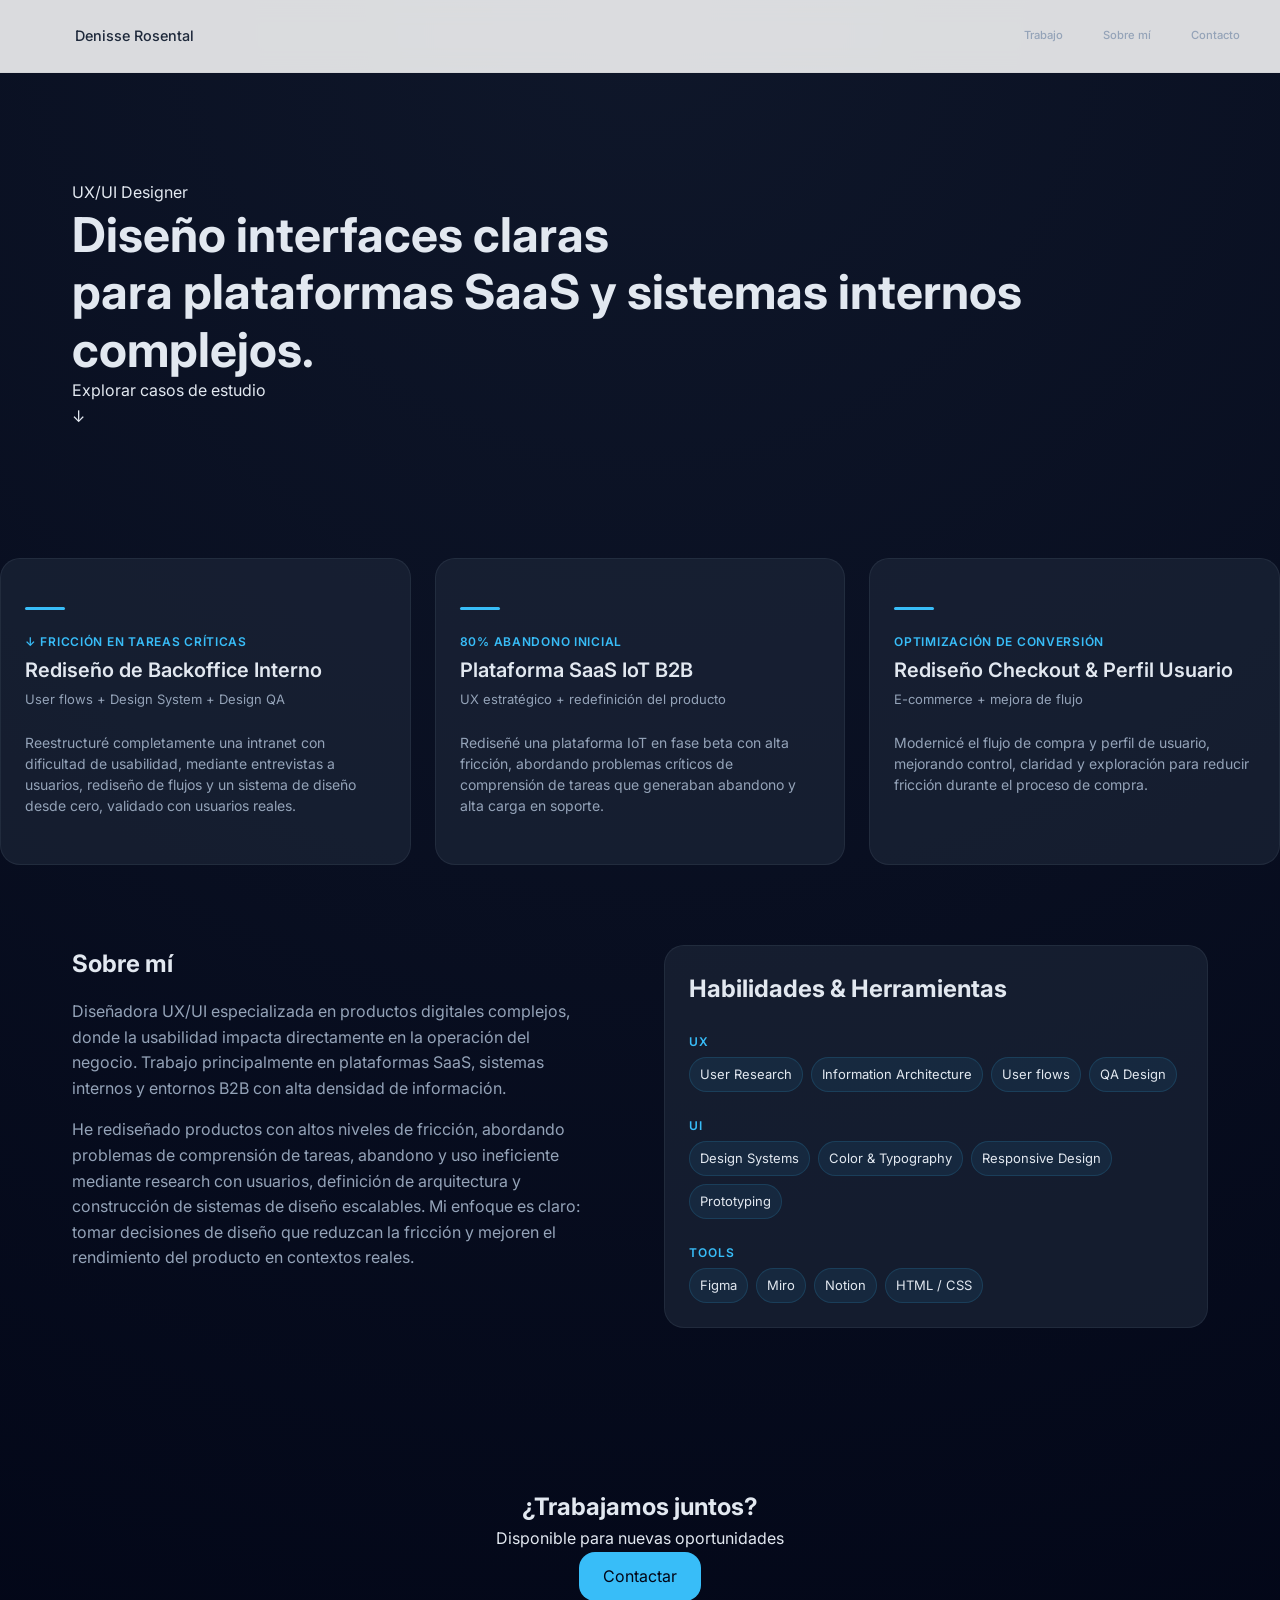
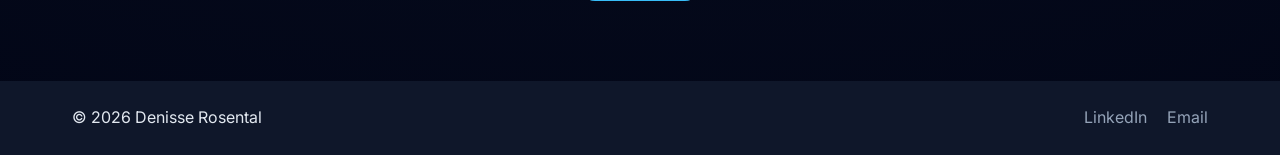
==== index.html @ d01f4db4 "Subir portafolio inicial" ====
<!DOCTYPE html>
<html lang="es">

<head>
    <meta charset="UTF-8">
    <meta name="viewport" content="width=device-width, initial-scale=1.0">
    <title>Denisse Rosental - UX/UI Designer</title>
    <meta name="description" content="Diseño interfaces claras para plataformas SaaS y sistemas internos complejos.">

    <link href="https://fonts.googleapis.com/css2?family=Inter:wght@300;400;500;600;700&display=swap" rel="stylesheet">
    <link rel="stylesheet" href="home.css">
</head>

<body>

    <header class="header">
        <div class="container nav-container">
            <a href="index.html" class="logo">Denisse Rosental</a>
            <nav class="nav">
                <a href="index.html#work">Trabajo</a>
                <a href="index.html#about">Sobre mí</a>
                <a href="index.html#contact">Contacto</a>
            </nav>
        </div>
    </header>

    <main>

        <!-- HERO -->
        <section class="hero">
            <div class="container hero-container">
                <span class="role-tag">UX/UI Designer</span>

                <h1 class="hero-title">
                    Diseño interfaces claras<br>
                    para plataformas SaaS y sistemas internos complejos.
                </h1>

                <div class="hero-scroll">
                    <span>Explorar casos de estudio</span>
                    <div class="scroll-arrow">↓</div>
                </div>
            </div>
        </section>

        <!-- <div class="projects-grid">

            
            <a href="case-1.html" class="project-card">
                 <div class="project-image case-1-img"></div> 

                <div class="project-content">

                    <span class="project-kpi">↓ Fricción en tareas críticas</span>

                    <h3 class="project-title">
                        Rediseño de Backoffice Interno
                    </h3>

                    <p class="project-meta">
                        Research + IA + Design System
                    </p>

                    <p class="project-desc">
                        Reestructuré completamente una intranet con baja usabilidad mediante entrevistas a usuarios,
                        rediseño de flujos y un sistema de diseño desde cero, validado con usuarios reales.
                    </p>

                </div>
            </a>

            
            <a href="case-2.html" class="project-card">
                <div class="project-image case-2-img"></div>

                <div class="project-content">

                    <span class="project-kpi">80% abandono inicial</span>

                    <h3 class="project-title">
                        Plataforma SaaS IoT B2B
                    </h3>

                    <p class="project-meta">
                        UX estratégico + redefinición del producto
                    </p>

                    <p class="project-desc">
                        Rediseñé una plataforma IoT en fase beta con alta fricción, abordando problemas críticos de
                        comprensión de tareas que generaban abandono y alta carga en soporte.
                    </p>

                </div>
            </a>

            
            <a href="case-3.html" class="project-card">
                <div class="project-image case-3-img"></div>

                <div class="project-content">

                    <span class="project-kpi">Optimización de conversión</span>

                    <h3 class="project-title">
                        Rediseño Checkout & Perfil Usuario
                    </h3>

                    <p class="project-meta">
                        E-commerce + mejora de flujo
                    </p>

                    <p class="project-desc">
                        Modernicé el flujo de compra y perfil de usuario, mejorando control, claridad y exploración
                        para reducir fricción durante el proceso de compra.
                    </p>

                </div>
            </a>

        </div>-->

        <div class="projects-grid">

            <!-- CASE 1 -->
            <a href="case-1.html" class="project-card">
                <div class="project-content no-image">

                    <span class="project-kpi">↓ Fricción en tareas críticas</span>

                    <h3 class="project-title">
                        Rediseño de Backoffice Interno
                    </h3>

                    <p class="project-meta">
                        User flows + Design System + Design QA
                    </p>

                    <p class="project-desc">
                        Reestructuré completamente una intranet con dificultad de usabilidad, mediante entrevistas a
                        usuarios,
                        rediseño de flujos y un sistema de diseño desde cero, validado con usuarios reales.
                    </p>

                </div>
            </a>

            <!-- CASE 2 -->
            <a href="case-2.html" class="project-card">
                <div class="project-content no-image">

                    <span class="project-kpi">80% abandono inicial</span>

                    <h3 class="project-title">
                        Plataforma SaaS IoT B2B
                    </h3>

                    <p class="project-meta">
                        UX estratégico + redefinición del producto
                    </p>

                    <p class="project-desc">
                        Rediseñé una plataforma IoT en fase beta con alta fricción, abordando problemas críticos de
                        comprensión de tareas que generaban abandono y alta carga en soporte.
                    </p>

                </div>
            </a>

            <!-- CASE 3 -->
            <a href="case-3.html" class="project-card">
                <div class="project-content no-image">

                    <span class="project-kpi">Optimización de conversión</span>

                    <h3 class="project-title">
                        Rediseño Checkout & Perfil Usuario
                    </h3>

                    <p class="project-meta">
                        E-commerce + mejora de flujo
                    </p>

                    <p class="project-desc">
                        Modernicé el flujo de compra y perfil de usuario, mejorando control, claridad y exploración
                        para reducir fricción durante el proceso de compra.
                    </p>

                </div>
            </a>

        </div>

        <section class="about" id="about">
            <div class="container about-grid">

                <div class="about-text">
                    <h2 class="section-title">Sobre mí</h2>
                    <p>
                        Diseñadora UX/UI especializada en productos digitales complejos, donde la usabilidad impacta
                        directamente en la operación del negocio. Trabajo principalmente en plataformas SaaS, sistemas
                        internos y entornos B2B con alta densidad de información.
                    </p>

                    <p>
                        He rediseñado productos con altos niveles de fricción, abordando problemas de comprensión de
                        tareas, abandono y uso ineficiente mediante research con usuarios, definición de arquitectura y
                        construcción de sistemas de diseño escalables. Mi enfoque es claro: tomar decisiones de diseño
                        que reduzcan la fricción y mejoren el rendimiento del producto en contextos reales.
                    </p>
                </div>

                <div class="skills-card">
                    <h2 class="section-title">Habilidades & Herramientas</h2>

                    <div class="skills-groups">

                        <div class="skill-group">
                            <span class="skill-label">UX</span>
                            <div class="tags-container">
                                <span class="tag">User Research</span>
                                <span class="tag">Information Architecture</span>
                                <span class="tag">User flows</span>
                                <span class="tag">QA Design</span>
                            </div>
                        </div>

                        <div class="skill-group">
                            <span class="skill-label">UI</span>
                            <div class="tags-container">
                                <span class="tag">Design Systems</span>
                                <span class="tag">Color & Typography</span>
                                <span class="tag">Responsive Design</span>
                                <span class="tag">Prototyping</span>
                            </div>
                        </div>

                        <div class="skill-group">
                            <span class="skill-label">Tools</span>
                            <div class="tags-container">
                                <span class="tag">Figma</span>
                                <span class="tag">Miro</span>
                                <span class="tag">Notion</span>
                                <span class="tag">HTML / CSS</span>
                            </div>
                        </div>

                    </div>
                </div>

            </div>
        </section>

        <!-- CONTACT -->
        <section class="contact" id="contact">
            <div class="container contact-container">
                <h2 class="contact-title">¿Trabajamos juntos?</h2>
                <p class="contact-subtitle">Disponible para nuevas oportunidades</p>
                <a href="mailto:hola@ejemplo.com" class="button">Contactar</a>
            </div>
        </section>



    </main>

    <!-- FOOTER PORTADA -->
    <footer class="footer">
        <div class="container footer-container">

            <p class="footer-copy">© 2026 Denisse Rosental</p>

            <div class="footer-links">
                <a href="https://www.linkedin.com" target="_blank">LinkedIn</a>
                <a href="mailto:hola@ejemplo.com">Email</a>
            </div>

        </div>
    </footer>

</body>

</html>
---- home.css ----
/* =========================
   RESET
========================= */
* {
    margin: 0;
    padding: 0;
    box-sizing: border-box;
}

/* =========================
   TOKENS (BASE SYSTEM)
========================= */
:root {
    --bg-primary: #020617;
    --bg-secondary: #0f172a;
    --bg-card: rgba(30, 41, 59, 0.6);

    --text-primary: #e2e8f0;
    --text-secondary: #94a3b8;

    --accent: #38bdf8;

    --border: rgba(148, 163, 184, 0.1);

    --radius-md: 16px;
    --radius-lg: 20px;

    --space-xs: 8px;
    --space-sm: 16px;
    --space-md: 24px;
    --space-lg: 48px;
    --space-xl: 80px;
}

/* =========================
   BASE
========================= */
body {
    font-family: 'Inter', sans-serif;
    background: radial-gradient(circle at top, #0f172a, #020617);
    color: var(--text-primary);
    line-height: 1.6;
    overflow-x: hidden;
}

/* =========================
   CONTAINER
========================= */
.container {
    width: 100%;
    max-width: 1200px;
    margin: 0 auto;
    padding: 0 32px;
}

/* --- HEADER CONSISTENTE --- */
.header {
    position: sticky;
    top: 0;
    z-index: 1000;

    background: rgba(255, 255, 255, 0.9);
    backdrop-filter: blur(8px);

    border-bottom: 1px solid rgba(0, 0, 0, 0.05);
}

/* contenedor interno */
.nav-container {
    display: flex;
    justify-content: space-between;
    align-items: center;

    padding: 16px 0;
}

/* links */
.nav a {
    text-decoration: none;
    color: #111;
    margin-left: 40px;
    font-weight: 500;
}

.header {
    position: fixed;
    top: 0;
    left: 0;
    width: 100%;
    background: rgba(255, 255, 255, 0.85);
    backdrop-filter: blur(12px);
    border-bottom: 1px solid rgba(0, 0, 0, 0.03);
    z-index: 100;
    transition: transform 0.3s ease;
}

.nav-container {
    display: flex;
    justify-content: space-between;
    align-items: center;
    height: 72px;
}

.logo {
    font-weight: 500;
    font-size: 0.9rem;
    color: #1e293b;
    text-decoration: none;
    margin-left: 35px;
}

.nav {
    display: flex;
    gap: var(--spacing-md);
}

.nav a {
    font-size: 0.7rem;
    font-weight: 500;
    color: var(--text-secondary);
}

.nav a:hover {
    color: #1e293b;
}

/* HERO */
.hero {
    padding: var(--space-xl) 0;
    margin-top: 100px;
}

.hero-title {
    font-size: 48px;
    line-height: 1.2;
}

/* WORK */
.work {
    padding: var(--space-xl) 0;
}

.projects-grid {
    display: grid;
    grid-template-columns: repeat(3, 1fr);
    gap: var(--space-md);
}

.project-card {
    background: var(--bg-card);
    border-radius: var(--radius-lg);
    overflow: hidden;
    text-decoration: none;
    color: inherit;
}

.project-content {
    padding: var(--space-md);
}

/* ABOUT */
.about {
    padding: var(--space-xl) 0;
}

.about-grid {
    display: grid;
    grid-template-columns: 1fr 1fr;
    gap: var(--space-lg);
}

/* CONTACT */
.contact {
    padding: var(--space-xl) 0;
    text-align: center;
}

.button {
    display: inline-block;
    padding: 12px 24px;
    background: var(--accent);
    color: #020617;
    border-radius: var(--radius-md);
    text-decoration: none;
}

/* NEXT CASE */
.next-case {
    padding: var(--space-xl) 0;
    text-align: center;
    border-top: 1px solid var(--border);
}

.next-button {
    display: inline-block;
    padding: 14px 28px;
    background: var(--accent);
    border-radius: var(--radius-md);
    text-decoration: none;
    color: #020617;
}

/* FOOTER */
.footer {
    background: var(--bg-secondary);
    padding: var(--space-md) 0;
}

.footer-container {
    display: flex;
    justify-content: space-between;
}

.footer-links a {
    margin-left: var(--space-sm);
    color: var(--text-secondary);
    text-decoration: none;
}

/* =========================
   GRID
========================= */

.projects-grid {
    margin-top: var(--space-lg);
    display: grid;
    grid-template-columns: repeat(3, 1fr);
    gap: var(--space-md);
}

/* =========================
   CARD BASE
========================= */

.project-card {
    background: var(--bg-card);
    border-radius: var(--radius-lg);
    overflow: hidden;
    text-decoration: none;
    color: inherit;
    border: 1px solid var(--border);

    transition: all 0.35s ease;
    position: relative;
}

/* HOVER CON CAPA (no solo movimiento) */
.project-card::after {
    content: "";
    position: absolute;
    inset: 0;
    background: linear-gradient(180deg, transparent, rgba(2, 6, 23, 0.8));
    opacity: 0;
    transition: opacity 0.3s ease;
}

.project-card:hover::after {
    opacity: 1;
}

.project-card:hover {
    transform: translateY(-10px) scale(1.02);
    box-shadow: 0 25px 60px rgba(0, 0, 0, 0.5);
    border-color: rgba(56, 189, 248, 0.3);
}

/* =========================
   IMAGE
========================= */

.project-image {
    height: 180px;
    background: linear-gradient(135deg, #1e293b, #020617);
}

/* =========================
   CONTENT
========================= */

.project-content {
    padding: var(--space-md);
    display: flex;
    flex-direction: column;
    gap: 6px;
}

/* KPI (lo más importante) */
.project-kpi {
    font-size: 12px;
    font-weight: 600;
    color: var(--accent);
    letter-spacing: 0.06em;
    text-transform: uppercase;
}

/* TÍTULO */
.project-title {
    font-size: 20px;
    font-weight: 600;
    line-height: 1.3;
}

/* META */
.project-meta {
    font-size: 13px;
    color: var(--text-secondary);
}

/* DESCRIPCIÓN */
.project-desc {
    font-size: 14px;
    color: var(--text-secondary);
    line-height: 1.5;
    margin-top: var(--space-xs);
}

/* =========================
   INTERACCIÓN EXTRA (detalle)
========================= */

.project-card:hover .project-title {
    color: var(--accent);
}

/* =========================
   RESPONSIVE
========================= */

@media (max-width: 1024px) {
    .projects-grid {
        grid-template-columns: 1fr;
    }
}

/* =========================
   ABOUT LAYOUT
========================= */

.about {
    padding: var(--space-xl) 0;
}

.about-grid {
    display: grid;
    grid-template-columns: 1fr 1fr;
    gap: var(--space-lg);
    align-items: start;
}

/* =========================
   TEXTO ABOUT
========================= */

.about-text {
    display: flex;
    flex-direction: column;
    gap: var(--space-sm);
}

.about-text p {
    color: var(--text-secondary);
    line-height: 1.6;
    max-width: 520px;
}

/* =========================
   SKILLS CARD
========================= */

.skills-card {
    background: var(--bg-card);
    border-radius: var(--radius-lg);
    padding: var(--space-md);
    border: 1px solid var(--border);

    display: flex;
    flex-direction: column;
    gap: var(--space-md);

    transition: all 0.3s ease;
}

/* leve interacción para no competir con project cards */
.skills-card:hover {
    border-color: rgba(56, 189, 248, 0.25);
    transform: translateY(-4px);
}

/* =========================
   GROUPS
========================= */

.skills-groups {
    display: flex;
    flex-direction: column;
    gap: var(--space-md);
}

/* cada grupo UX / UI / Tools */
.skill-group {
    display: flex;
    flex-direction: column;
    gap: 6px;
}

/* label (UX / UI / Tools) */
.skill-label {
    font-size: 12px;
    text-transform: uppercase;
    letter-spacing: 0.08em;
    color: var(--accent);
    font-weight: 600;
}

/* =========================
   TAGS
========================= */

.tags-container {
    display: flex;
    flex-wrap: wrap;
    gap: var(--space-xs);
}

.tag {
    font-size: 13px;
    padding: 6px 10px;
    border-radius: 999px;

    background: rgba(56, 189, 248, 0.08);
    color: var(--text-primary);

    border: 1px solid rgba(56, 189, 248, 0.15);

    transition: all 0.2s ease;
}

/* microinteracción ligera */
.tag:hover {
    background: rgba(56, 189, 248, 0.2);
    border-color: var(--accent);
    transform: translateY(-1px);
}

/* =========================
   RESPONSIVE
========================= */

@media (max-width: 1024px) {
    .about-grid {
        grid-template-columns: 1fr;
        gap: var(--space-md);
    }

    .about-text p {
        max-width: 100%;
    }
}

/* =========================
   CARD SIN IMAGEN
========================= */

.project-content.no-image {
    padding: var(--space-lg) var(--space-md);
    min-height: 220px;
    /* mantiene consistencia visual */
    display: flex;
    flex-direction: column;
    justify-content: space-between;
}

/* mejora aire interno */
.project-content.no-image .project-desc {
    margin-top: var(--space-sm);
}

/* opcional: refuerzo visual superior */
.project-content.no-image::before {
    content: "";
    width: 40px;
    height: 3px;
    background: var(--accent);
    border-radius: 2px;
    margin-bottom: var(--space-sm);
    display: block;
}
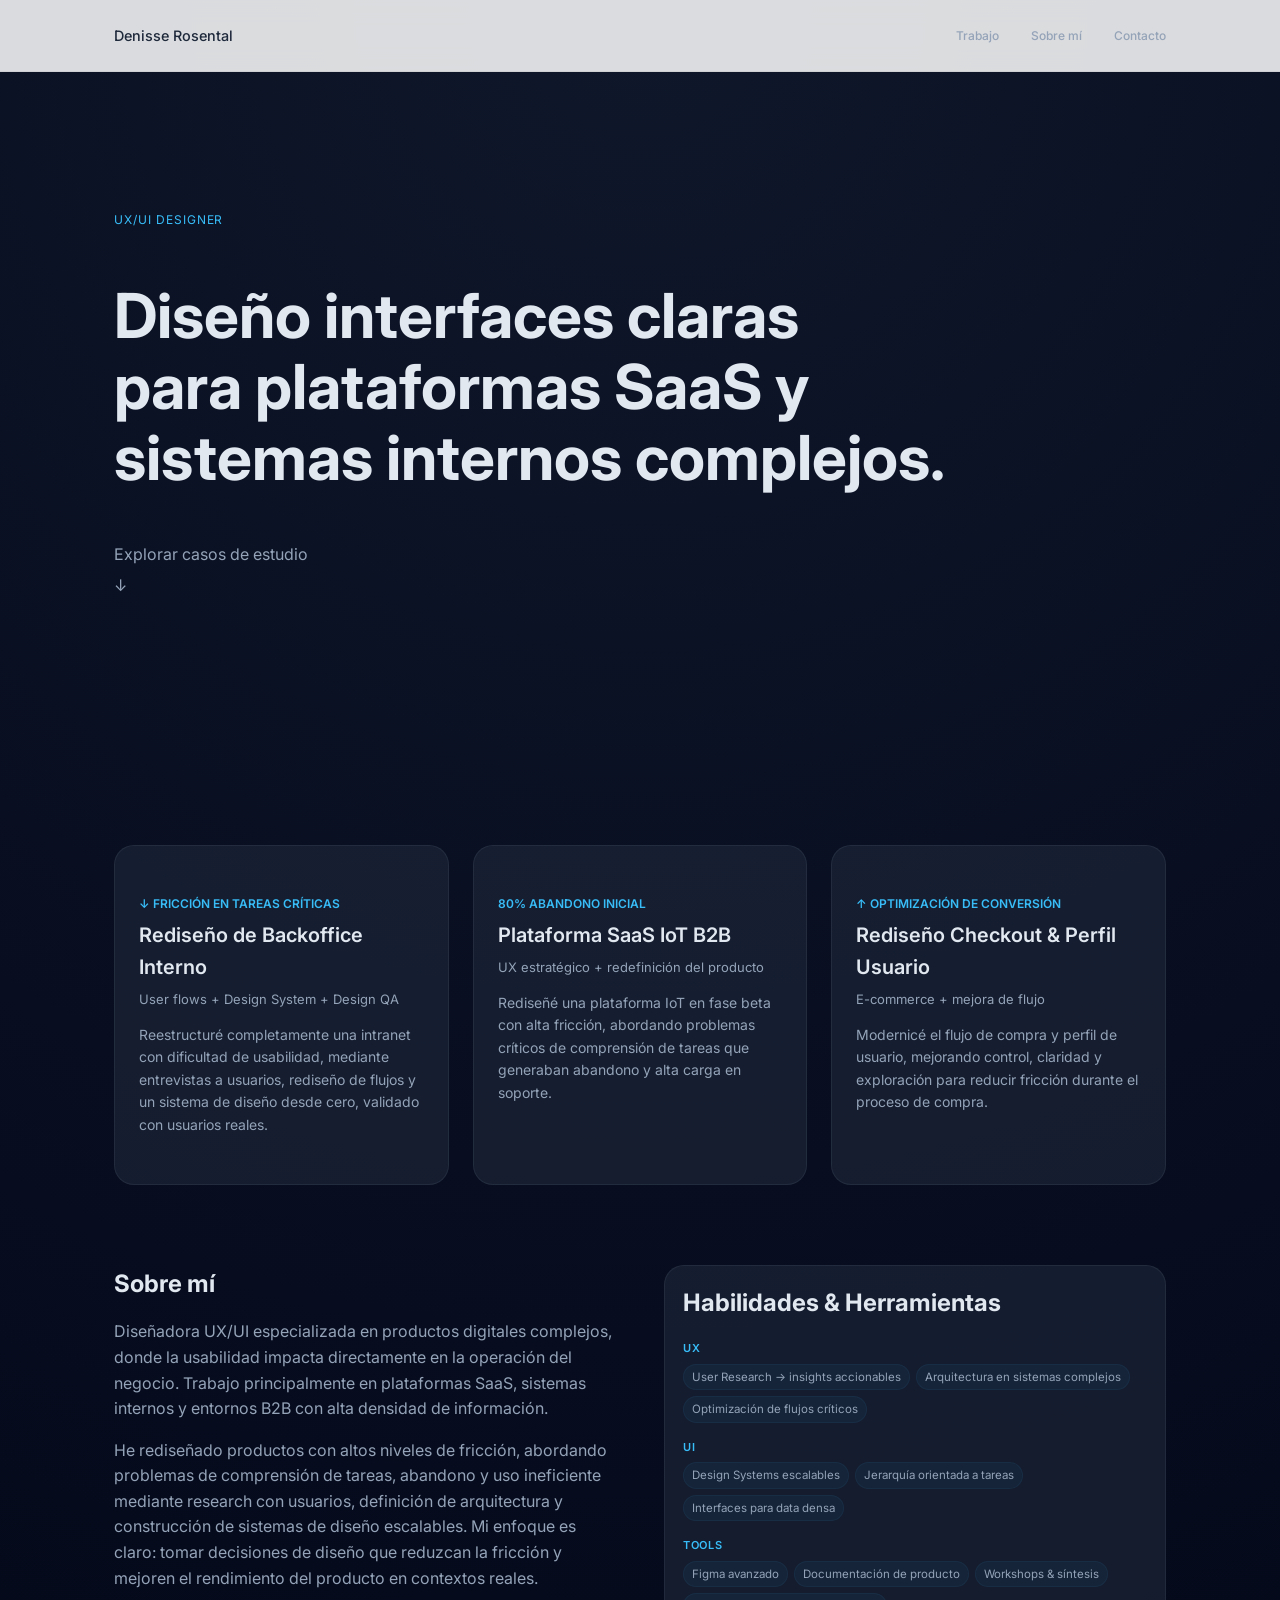
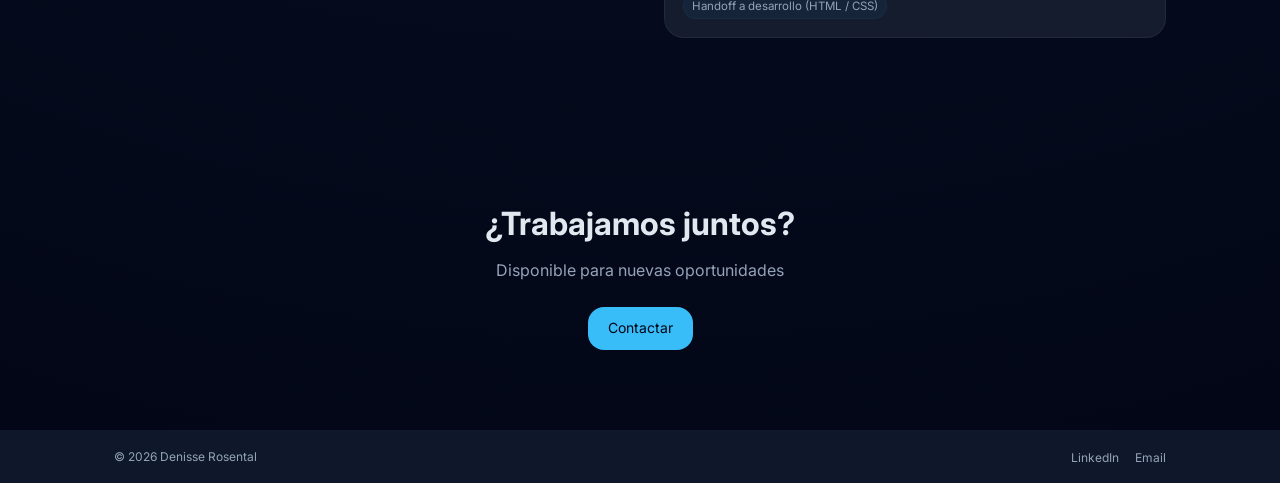
==== commit f83acf7e: "update home" ====
--- a/index.html
+++ b/index.html
@@ -33,7 +33,8 @@
 
                 <h1 class="hero-title">
                     Diseño interfaces claras<br>
-                    para plataformas SaaS y sistemas internos complejos.
+                    para plataformas SaaS y<br>
+                    sistemas internos complejos.
                 </h1>
 
                 <div class="hero-scroll">
@@ -170,7 +171,7 @@
             <a href="case-3.html" class="project-card">
                 <div class="project-content no-image">
 
-                    <span class="project-kpi">Optimización de conversión</span>
+                    <span class="project-kpi">↑ Optimización de conversión</span>
 
                     <h3 class="project-title">
                         Rediseño Checkout & Perfil Usuario
@@ -217,30 +218,28 @@
                         <div class="skill-group">
                             <span class="skill-label">UX</span>
                             <div class="tags-container">
-                                <span class="tag">User Research</span>
-                                <span class="tag">Information Architecture</span>
-                                <span class="tag">User flows</span>
-                                <span class="tag">QA Design</span>
+                                <span class="tag">User Research → insights accionables</span>
+                                <span class="tag">Arquitectura en sistemas complejos</span>
+                                <span class="tag">Optimización de flujos críticos</span>
                             </div>
                         </div>
 
                         <div class="skill-group">
                             <span class="skill-label">UI</span>
                             <div class="tags-container">
-                                <span class="tag">Design Systems</span>
-                                <span class="tag">Color & Typography</span>
-                                <span class="tag">Responsive Design</span>
-                                <span class="tag">Prototyping</span>
+                                <span class="tag">Design Systems escalables</span>
+                                <span class="tag">Jerarquía orientada a tareas</span>
+                                <span class="tag">Interfaces para data densa</span>
                             </div>
                         </div>
 
                         <div class="skill-group">
                             <span class="skill-label">Tools</span>
                             <div class="tags-container">
-                                <span class="tag">Figma</span>
-                                <span class="tag">Miro</span>
-                                <span class="tag">Notion</span>
-                                <span class="tag">HTML / CSS</span>
+                                <span class="tag">Figma avanzado </span>
+                                <span class="tag">Documentación de producto</span>
+                                <span class="tag">Workshops & síntesis</span>
+                                <span class="tag">Handoff a desarrollo (HTML / CSS)</span>
                             </div>
                         </div>
 
@@ -255,7 +254,7 @@
             <div class="container contact-container">
                 <h2 class="contact-title">¿Trabajamos juntos?</h2>
                 <p class="contact-subtitle">Disponible para nuevas oportunidades</p>
-                <a href="mailto:hola@ejemplo.com" class="button">Contactar</a>
+                <a href="mailto:denisserosentalc@gmail.com" class="button">Contactar</a>
             </div>
         </section>
 
--- a/home.css
+++ b/home.css
@@ -8,7 +8,7 @@
 }
 
 /* =========================
-   TOKENS (BASE SYSTEM)
+   TOKENS
 ========================= */
 :root {
     --bg-primary: #020617;
@@ -48,57 +48,35 @@
 ========================= */
 .container {
     width: 100%;
-    max-width: 1200px;
+    max-width: 1100px;
     margin: 0 auto;
-    padding: 0 32px;
-}
-
-/* --- HEADER CONSISTENTE --- */
-.header {
-    position: sticky;
-    top: 0;
-    z-index: 1000;
-
-    background: rgba(255, 255, 255, 0.9);
-    backdrop-filter: blur(8px);
-
-    border-bottom: 1px solid rgba(0, 0, 0, 0.05);
-}
-
-/* contenedor interno */
-.nav-container {
-    display: flex;
-    justify-content: space-between;
-    align-items: center;
-
-    padding: 16px 0;
-}
-
-/* links */
-.nav a {
-    text-decoration: none;
-    color: #111;
-    margin-left: 40px;
-    font-weight: 500;
-}
-
+    padding: 0 24px;
+}
+
+/* =========================
+   HEADER
+========================= */
 .header {
     position: fixed;
     top: 0;
     left: 0;
     width: 100%;
+    height: 72px;
+
+    display: flex;
+    align-items: center;
+
     background: rgba(255, 255, 255, 0.85);
     backdrop-filter: blur(12px);
-    border-bottom: 1px solid rgba(0, 0, 0, 0.03);
-    z-index: 100;
-    transition: transform 0.3s ease;
+    border-bottom: 1px solid rgba(0, 0, 0, 0.05);
+
+    z-index: 1000;
 }
 
 .nav-container {
     display: flex;
     justify-content: space-between;
     align-items: center;
-    height: 72px;
 }
 
 .logo {
@@ -106,145 +84,91 @@
     font-size: 0.9rem;
     color: #1e293b;
     text-decoration: none;
-    margin-left: 35px;
 }
 
 .nav {
     display: flex;
-    gap: var(--spacing-md);
+    gap: 32px;
 }
 
 .nav a {
-    font-size: 0.7rem;
+    font-size: 0.75rem;
     font-weight: 500;
     color: var(--text-secondary);
+    text-decoration: none;
 }
 
 .nav a:hover {
     color: #1e293b;
 }
 
-/* HERO */
+/* =========================
+   HERO
+========================= */
 .hero {
-    padding: var(--space-xl) 0;
-    margin-top: 100px;
+    min-height: 85vh;
+    display: flex;
+    align-items: center;
+
+    padding-top: 120px;
+    padding-bottom: var(--space-xl);
+}
+
+.hero-container {
+    max-width: 1100px;
 }
 
 .hero-title {
-    font-size: 48px;
-    line-height: 1.2;
-}
-
-/* WORK */
-.work {
-    padding: var(--space-xl) 0;
-}
-
+    font-size: 62px;
+    line-height: 1.15;
+    margin-top: var(--space-lg);
+}
+
+.role-tag {
+    font-size: 12px;
+    letter-spacing: 0.08em;
+    text-transform: uppercase;
+    color: var(--accent);
+}
+
+.hero-scroll {
+    margin-top: var(--space-lg);
+    display: flex;
+    flex-direction: column;
+    gap: 6px;
+    color: var(--text-secondary);
+}
+
+/* =========================
+   PROJECTS
+========================= */
 .projects-grid {
+    max-width: 1100px;
+    margin: 0 auto;
+    padding: 0 24px;
+
+    margin-top: var(--space-xl);
+
     display: grid;
     grid-template-columns: repeat(3, 1fr);
     gap: var(--space-md);
 }
 
+/* =========================
+   CARD
+========================= */
 .project-card {
     background: var(--bg-card);
     border-radius: var(--radius-lg);
     overflow: hidden;
     text-decoration: none;
     color: inherit;
-}
-
-.project-content {
-    padding: var(--space-md);
-}
-
-/* ABOUT */
-.about {
-    padding: var(--space-xl) 0;
-}
-
-.about-grid {
-    display: grid;
-    grid-template-columns: 1fr 1fr;
-    gap: var(--space-lg);
-}
-
-/* CONTACT */
-.contact {
-    padding: var(--space-xl) 0;
-    text-align: center;
-}
-
-.button {
-    display: inline-block;
-    padding: 12px 24px;
-    background: var(--accent);
-    color: #020617;
-    border-radius: var(--radius-md);
-    text-decoration: none;
-}
-
-/* NEXT CASE */
-.next-case {
-    padding: var(--space-xl) 0;
-    text-align: center;
-    border-top: 1px solid var(--border);
-}
-
-.next-button {
-    display: inline-block;
-    padding: 14px 28px;
-    background: var(--accent);
-    border-radius: var(--radius-md);
-    text-decoration: none;
-    color: #020617;
-}
-
-/* FOOTER */
-.footer {
-    background: var(--bg-secondary);
-    padding: var(--space-md) 0;
-}
-
-.footer-container {
-    display: flex;
-    justify-content: space-between;
-}
-
-.footer-links a {
-    margin-left: var(--space-sm);
-    color: var(--text-secondary);
-    text-decoration: none;
-}
-
-/* =========================
-   GRID
-========================= */
-
-.projects-grid {
-    margin-top: var(--space-lg);
-    display: grid;
-    grid-template-columns: repeat(3, 1fr);
-    gap: var(--space-md);
-}
-
-/* =========================
-   CARD BASE
-========================= */
-
-.project-card {
-    background: var(--bg-card);
-    border-radius: var(--radius-lg);
-    overflow: hidden;
-    text-decoration: none;
-    color: inherit;
     border: 1px solid var(--border);
 
     transition: all 0.35s ease;
     position: relative;
 }
 
-/* HOVER CON CAPA (no solo movimiento) */
 .project-card::after {
     content: "";
     position: absolute;
@@ -259,24 +183,11 @@
 }
 
 .project-card:hover {
-    transform: translateY(-10px) scale(1.02);
+    transform: translateY(-8px);
     box-shadow: 0 25px 60px rgba(0, 0, 0, 0.5);
     border-color: rgba(56, 189, 248, 0.3);
 }
 
-/* =========================
-   IMAGE
-========================= */
-
-.project-image {
-    height: 180px;
-    background: linear-gradient(135deg, #1e293b, #020617);
-}
-
-/* =========================
-   CONTENT
-========================= */
-
 .project-content {
     padding: var(--space-md);
     display: flex;
@@ -284,58 +195,48 @@
     gap: 6px;
 }
 
-/* KPI (lo más importante) */
+.project-content.no-image {
+    padding: var(--space-lg) var(--space-md);
+    min-height: 220px;
+    display: flex;
+    flex-direction: column;
+    justify-content: space-between;
+}
+
 .project-kpi {
+    display: flex;
+    align-items: center;
+    gap: 6px;
+
     font-size: 12px;
     font-weight: 600;
     color: var(--accent);
-    letter-spacing: 0.06em;
     text-transform: uppercase;
 }
 
-/* TÍTULO */
+.kpi-icon {
+    font-size: 12px;
+}
+
 .project-title {
     font-size: 20px;
     font-weight: 600;
-    line-height: 1.3;
-}
-
-/* META */
+}
+
 .project-meta {
     font-size: 13px;
     color: var(--text-secondary);
 }
 
-/* DESCRIPCIÓN */
 .project-desc {
     font-size: 14px;
     color: var(--text-secondary);
-    line-height: 1.5;
     margin-top: var(--space-xs);
 }
 
 /* =========================
-   INTERACCIÓN EXTRA (detalle)
-========================= */
-
-.project-card:hover .project-title {
-    color: var(--accent);
-}
-
-/* =========================
-   RESPONSIVE
-========================= */
-
-@media (max-width: 1024px) {
-    .projects-grid {
-        grid-template-columns: 1fr;
-    }
-}
-
-/* =========================
-   ABOUT LAYOUT
-========================= */
-
+   ABOUT
+========================= */
 .about {
     padding: var(--space-xl) 0;
 }
@@ -347,10 +248,6 @@
     align-items: start;
 }
 
-/* =========================
-   TEXTO ABOUT
-========================= */
-
 .about-text {
     display: flex;
     flex-direction: column;
@@ -359,129 +256,139 @@
 
 .about-text p {
     color: var(--text-secondary);
-    line-height: 1.6;
     max-width: 520px;
 }
 
 /* =========================
-   SKILLS CARD
-========================= */
-
+   SKILLS CARD (LIVIANA)
+========================= */
 .skills-card {
     background: var(--bg-card);
     border-radius: var(--radius-lg);
-    padding: var(--space-md);
+    padding: 18px;
     border: 1px solid var(--border);
 
     display: flex;
     flex-direction: column;
-    gap: var(--space-md);
-
-    transition: all 0.3s ease;
-}
-
-/* leve interacción para no competir con project cards */
-.skills-card:hover {
-    border-color: rgba(56, 189, 248, 0.25);
-    transform: translateY(-4px);
-}
-
-/* =========================
-   GROUPS
-========================= */
+    gap: 18px;
+}
 
 .skills-groups {
     display: flex;
     flex-direction: column;
-    gap: var(--space-md);
-}
-
-/* cada grupo UX / UI / Tools */
+    gap: 16px;
+}
+
 .skill-group {
     display: flex;
     flex-direction: column;
     gap: 6px;
 }
 
-/* label (UX / UI / Tools) */
 .skill-label {
-    font-size: 12px;
+    font-size: 11px;
+    letter-spacing: 0.06em;
     text-transform: uppercase;
-    letter-spacing: 0.08em;
     color: var(--accent);
     font-weight: 600;
 }
 
-/* =========================
-   TAGS
-========================= */
-
 .tags-container {
     display: flex;
     flex-wrap: wrap;
-    gap: var(--space-xs);
+    gap: 6px;
 }
 
 .tag {
-    font-size: 13px;
-    padding: 6px 10px;
+    font-size: 11.5px;
+    padding: 3px 8px;
     border-radius: 999px;
 
-    background: rgba(56, 189, 248, 0.08);
+    background: rgba(56, 189, 248, 0.05);
+    color: var(--text-secondary);
+
+    border: 1px solid rgba(56, 189, 248, 0.06);
+
+    transition: all 0.2s ease;
+}
+
+.tag:hover {
+    background: rgba(56, 189, 248, 0.1);
     color: var(--text-primary);
-
-    border: 1px solid rgba(56, 189, 248, 0.15);
-
-    transition: all 0.2s ease;
-}
-
-/* microinteracción ligera */
-.tag:hover {
-    background: rgba(56, 189, 248, 0.2);
-    border-color: var(--accent);
     transform: translateY(-1px);
 }
 
 /* =========================
+   CONTACT
+========================= */
+.contact {
+    padding: var(--space-xl) 0;
+    text-align: center;
+}
+
+.contact-title {
+    font-size: 32px;
+}
+
+.contact-subtitle {
+    color: var(--text-secondary);
+    margin-top: var(--space-xs);
+}
+
+.button {
+    margin-top: var(--space-md);
+    display: inline-block;
+    padding: 10px 20px;
+    background: var(--accent);
+    color: #020617;
+    border-radius: var(--radius-md);
+    text-decoration: none;
+    font-size: 14px;
+}
+
+/* =========================
+   FOOTER (REDUCIDO)
+========================= */
+.footer {
+    background: var(--bg-secondary);
+    padding: 14px 0;
+}
+
+.footer-container {
+    display: flex;
+    justify-content: space-between;
+    align-items: center;
+}
+
+.footer-copy {
+    font-size: 12px;
+    color: var(--text-secondary);
+}
+
+.footer-links a {
+    font-size: 12px;
+    margin-left: 12px;
+    color: var(--text-secondary);
+    text-decoration: none;
+}
+
+.footer-links a:hover {
+    color: var(--text-primary);
+}
+
+/* =========================
    RESPONSIVE
 ========================= */
-
 @media (max-width: 1024px) {
+    .projects-grid {
+        grid-template-columns: 1fr;
+    }
+
     .about-grid {
         grid-template-columns: 1fr;
-        gap: var(--space-md);
     }
 
-    .about-text p {
-        max-width: 100%;
+    .hero-title {
+        font-size: 40px;
     }
-}
-
-/* =========================
-   CARD SIN IMAGEN
-========================= */
-
-.project-content.no-image {
-    padding: var(--space-lg) var(--space-md);
-    min-height: 220px;
-    /* mantiene consistencia visual */
-    display: flex;
-    flex-direction: column;
-    justify-content: space-between;
-}
-
-/* mejora aire interno */
-.project-content.no-image .project-desc {
-    margin-top: var(--space-sm);
-}
-
-/* opcional: refuerzo visual superior */
-.project-content.no-image::before {
-    content: "";
-    width: 40px;
-    height: 3px;
-    background: var(--accent);
-    border-radius: 2px;
-    margin-bottom: var(--space-sm);
-    display: block;
 }
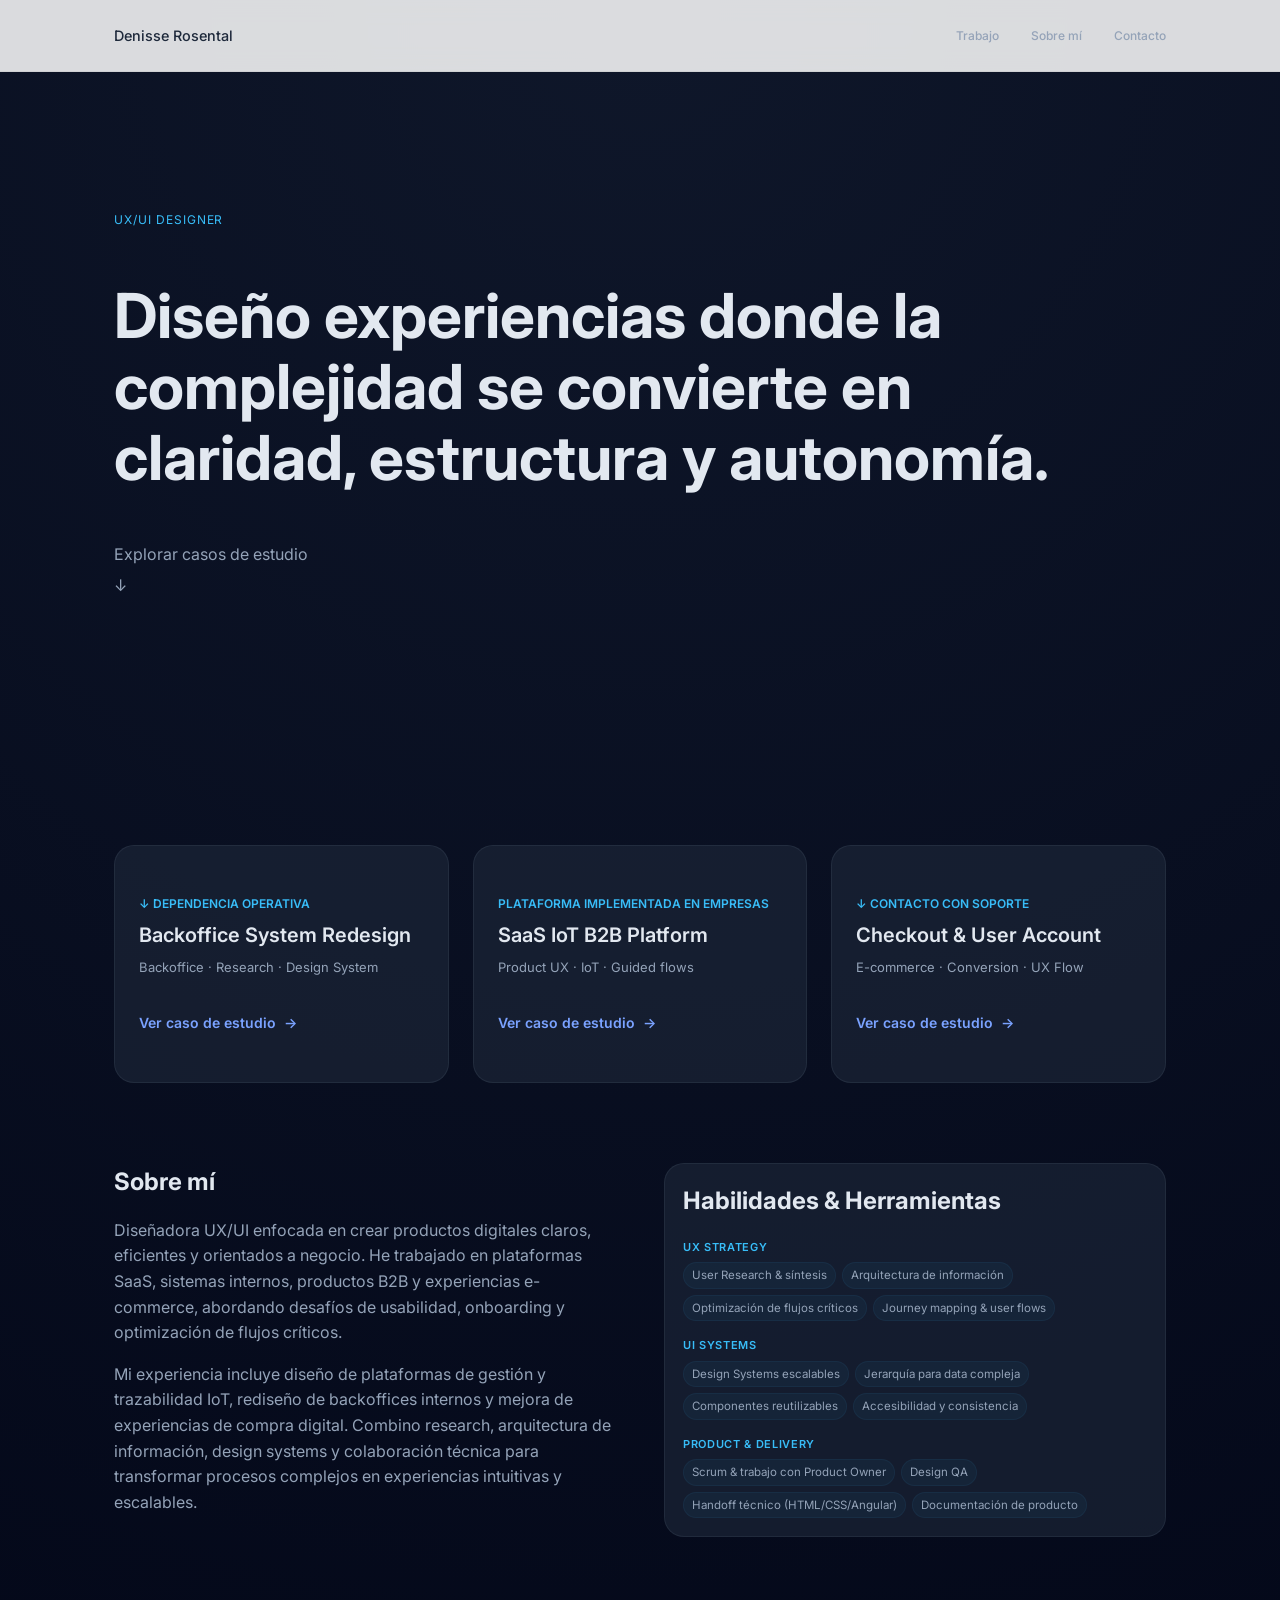
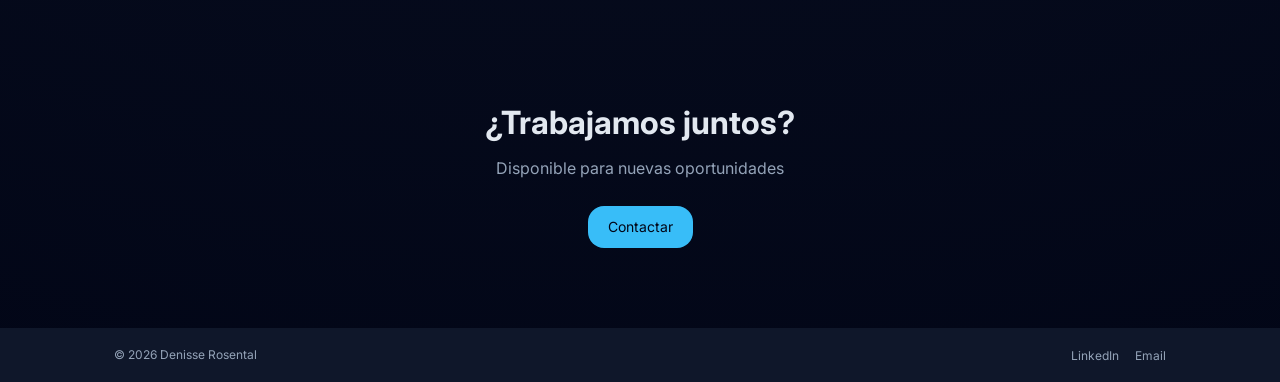
==== commit a2651c4f: "update home" ====
--- a/index.html
+++ b/index.html
@@ -32,9 +32,8 @@
                 <span class="role-tag">UX/UI Designer</span>
 
                 <h1 class="hero-title">
-                    Diseño interfaces claras<br>
-                    para plataformas SaaS y<br>
-                    sistemas internos complejos.
+                    Diseño experiencias donde la complejidad
+                    se convierte en claridad, estructura y autonomía.
                 </h1>
 
                 <div class="hero-scroll">
@@ -44,81 +43,7 @@
             </div>
         </section>
 
-        <!-- <div class="projects-grid">
-
-            
-            <a href="case-1.html" class="project-card">
-                 <div class="project-image case-1-img"></div> 
-
-                <div class="project-content">
-
-                    <span class="project-kpi">↓ Fricción en tareas críticas</span>
-
-                    <h3 class="project-title">
-                        Rediseño de Backoffice Interno
-                    </h3>
-
-                    <p class="project-meta">
-                        Research + IA + Design System
-                    </p>
-
-                    <p class="project-desc">
-                        Reestructuré completamente una intranet con baja usabilidad mediante entrevistas a usuarios,
-                        rediseño de flujos y un sistema de diseño desde cero, validado con usuarios reales.
-                    </p>
-
-                </div>
-            </a>
-
-            
-            <a href="case-2.html" class="project-card">
-                <div class="project-image case-2-img"></div>
-
-                <div class="project-content">
-
-                    <span class="project-kpi">80% abandono inicial</span>
-
-                    <h3 class="project-title">
-                        Plataforma SaaS IoT B2B
-                    </h3>
-
-                    <p class="project-meta">
-                        UX estratégico + redefinición del producto
-                    </p>
-
-                    <p class="project-desc">
-                        Rediseñé una plataforma IoT en fase beta con alta fricción, abordando problemas críticos de
-                        comprensión de tareas que generaban abandono y alta carga en soporte.
-                    </p>
-
-                </div>
-            </a>
-
-            
-            <a href="case-3.html" class="project-card">
-                <div class="project-image case-3-img"></div>
-
-                <div class="project-content">
-
-                    <span class="project-kpi">Optimización de conversión</span>
-
-                    <h3 class="project-title">
-                        Rediseño Checkout & Perfil Usuario
-                    </h3>
-
-                    <p class="project-meta">
-                        E-commerce + mejora de flujo
-                    </p>
-
-                    <p class="project-desc">
-                        Modernicé el flujo de compra y perfil de usuario, mejorando control, claridad y exploración
-                        para reducir fricción durante el proceso de compra.
-                    </p>
-
-                </div>
-            </a>
-
-        </div>-->
+
 
         <div class="projects-grid">
 
@@ -126,21 +51,19 @@
             <a href="case-1.html" class="project-card">
                 <div class="project-content no-image">
 
-                    <span class="project-kpi">↓ Fricción en tareas críticas</span>
+                    <span class="project-kpi">↓ Dependencia operativa</span>
 
                     <h3 class="project-title">
-                        Rediseño de Backoffice Interno
+                        Backoffice System Redesign
                     </h3>
 
                     <p class="project-meta">
-                        User flows + Design System + Design QA
-                    </p>
-
-                    <p class="project-desc">
-                        Reestructuré completamente una intranet con dificultad de usabilidad, mediante entrevistas a
-                        usuarios,
-                        rediseño de flujos y un sistema de diseño desde cero, validado con usuarios reales.
-                    </p>
+                        Backoffice · Research · Design System
+                    </p>
+
+                    <div class="project-cta">
+                        Ver caso de estudio <span>→</span>
+                    </div>
 
                 </div>
             </a>
@@ -149,20 +72,19 @@
             <a href="case-2.html" class="project-card">
                 <div class="project-content no-image">
 
-                    <span class="project-kpi">80% abandono inicial</span>
+                    <span class="project-kpi">Plataforma implementada en empresas</span>
 
                     <h3 class="project-title">
-                        Plataforma SaaS IoT B2B
+                        SaaS IoT B2B Platform
                     </h3>
 
                     <p class="project-meta">
-                        UX estratégico + redefinición del producto
-                    </p>
-
-                    <p class="project-desc">
-                        Rediseñé una plataforma IoT en fase beta con alta fricción, abordando problemas críticos de
-                        comprensión de tareas que generaban abandono y alta carga en soporte.
-                    </p>
+                        Product UX · IoT · Guided flows
+                    </p>
+
+                    <div class="project-cta">
+                        Ver caso de estudio <span>→</span>
+                    </div>
 
                 </div>
             </a>
@@ -171,20 +93,19 @@
             <a href="case-3.html" class="project-card">
                 <div class="project-content no-image">
 
-                    <span class="project-kpi">↑ Optimización de conversión</span>
+                    <span class="project-kpi">↓ Contacto con soporte</span>
 
                     <h3 class="project-title">
-                        Rediseño Checkout & Perfil Usuario
+                        Checkout & User Account
                     </h3>
 
                     <p class="project-meta">
-                        E-commerce + mejora de flujo
-                    </p>
-
-                    <p class="project-desc">
-                        Modernicé el flujo de compra y perfil de usuario, mejorando control, claridad y exploración
-                        para reducir fricción durante el proceso de compra.
-                    </p>
+                        E-commerce · Conversion · UX Flow
+                    </p>
+
+                    <div class="project-cta">
+                        Ver caso de estudio <span>→</span>
+                    </div>
 
                 </div>
             </a>
@@ -197,18 +118,24 @@
                 <div class="about-text">
                     <h2 class="section-title">Sobre mí</h2>
                     <p>
-                        Diseñadora UX/UI especializada en productos digitales complejos, donde la usabilidad impacta
-                        directamente en la operación del negocio. Trabajo principalmente en plataformas SaaS, sistemas
-                        internos y entornos B2B con alta densidad de información.
+                        Diseñadora UX/UI enfocada en crear productos digitales claros, eficientes y orientados a
+                        negocio. He trabajado en
+                        plataformas SaaS, sistemas internos, productos B2B y experiencias e-commerce, abordando desafíos
+                        de usabilidad,
+                        onboarding y optimización de flujos críticos.
                     </p>
 
                     <p>
-                        He rediseñado productos con altos niveles de fricción, abordando problemas de comprensión de
-                        tareas, abandono y uso ineficiente mediante research con usuarios, definición de arquitectura y
-                        construcción de sistemas de diseño escalables. Mi enfoque es claro: tomar decisiones de diseño
-                        que reduzcan la fricción y mejoren el rendimiento del producto en contextos reales.
-                    </p>
-                </div>
+                        Mi experiencia incluye diseño de plataformas de gestión y trazabilidad IoT, rediseño de
+                        backoffices internos y
+                        mejora de experiencias de compra digital. Combino research, arquitectura de información, design
+                        systems y
+                        colaboración técnica para transformar procesos complejos en experiencias intuitivas y
+                        escalables.
+                    </p>
+                </div>
+
+
 
                 <div class="skills-card">
                     <h2 class="section-title">Habilidades & Herramientas</h2>
@@ -216,35 +143,38 @@
                     <div class="skills-groups">
 
                         <div class="skill-group">
-                            <span class="skill-label">UX</span>
+                            <span class="skill-label">UX Strategy</span>
                             <div class="tags-container">
-                                <span class="tag">User Research → insights accionables</span>
-                                <span class="tag">Arquitectura en sistemas complejos</span>
+                                <span class="tag">User Research & síntesis</span>
+                                <span class="tag">Arquitectura de información</span>
                                 <span class="tag">Optimización de flujos críticos</span>
+                                <span class="tag">Journey mapping & user flows</span>
                             </div>
                         </div>
 
                         <div class="skill-group">
-                            <span class="skill-label">UI</span>
+                            <span class="skill-label">UI Systems</span>
                             <div class="tags-container">
                                 <span class="tag">Design Systems escalables</span>
-                                <span class="tag">Jerarquía orientada a tareas</span>
-                                <span class="tag">Interfaces para data densa</span>
+                                <span class="tag">Jerarquía para data compleja</span>
+                                <span class="tag">Componentes reutilizables</span>
+                                <span class="tag">Accesibilidad y consistencia</span>
                             </div>
                         </div>
 
                         <div class="skill-group">
-                            <span class="skill-label">Tools</span>
+                            <span class="skill-label">Product & Delivery</span>
                             <div class="tags-container">
-                                <span class="tag">Figma avanzado </span>
+                                <span class="tag">Scrum & trabajo con Product Owner</span>
+                                <span class="tag">Design QA</span>
+                                <span class="tag">Handoff técnico (HTML/CSS/Angular)</span>
                                 <span class="tag">Documentación de producto</span>
-                                <span class="tag">Workshops & síntesis</span>
-                                <span class="tag">Handoff a desarrollo (HTML / CSS)</span>
                             </div>
                         </div>
 
                     </div>
                 </div>
+
 
             </div>
         </section>
--- a/home.css
+++ b/home.css
@@ -391,4 +391,29 @@
     .hero-title {
         font-size: 40px;
     }
+}
+
+.project-card {
+    text-decoration: none;
+    display: block;
+    transition: transform 0.3s ease, border-color 0.3s ease;
+}
+
+.project-card:hover {
+    transform: translateY(-6px);
+}
+
+.project-cta {
+    margin-top: 28px;
+    font-size: 14px;
+    font-weight: 600;
+    display: inline-flex;
+    align-items: center;
+    gap: 8px;
+    color: #7aa2ff;
+    transition: gap 0.25s ease;
+}
+
+.project-card:hover .project-cta {
+    gap: 12px;
 }
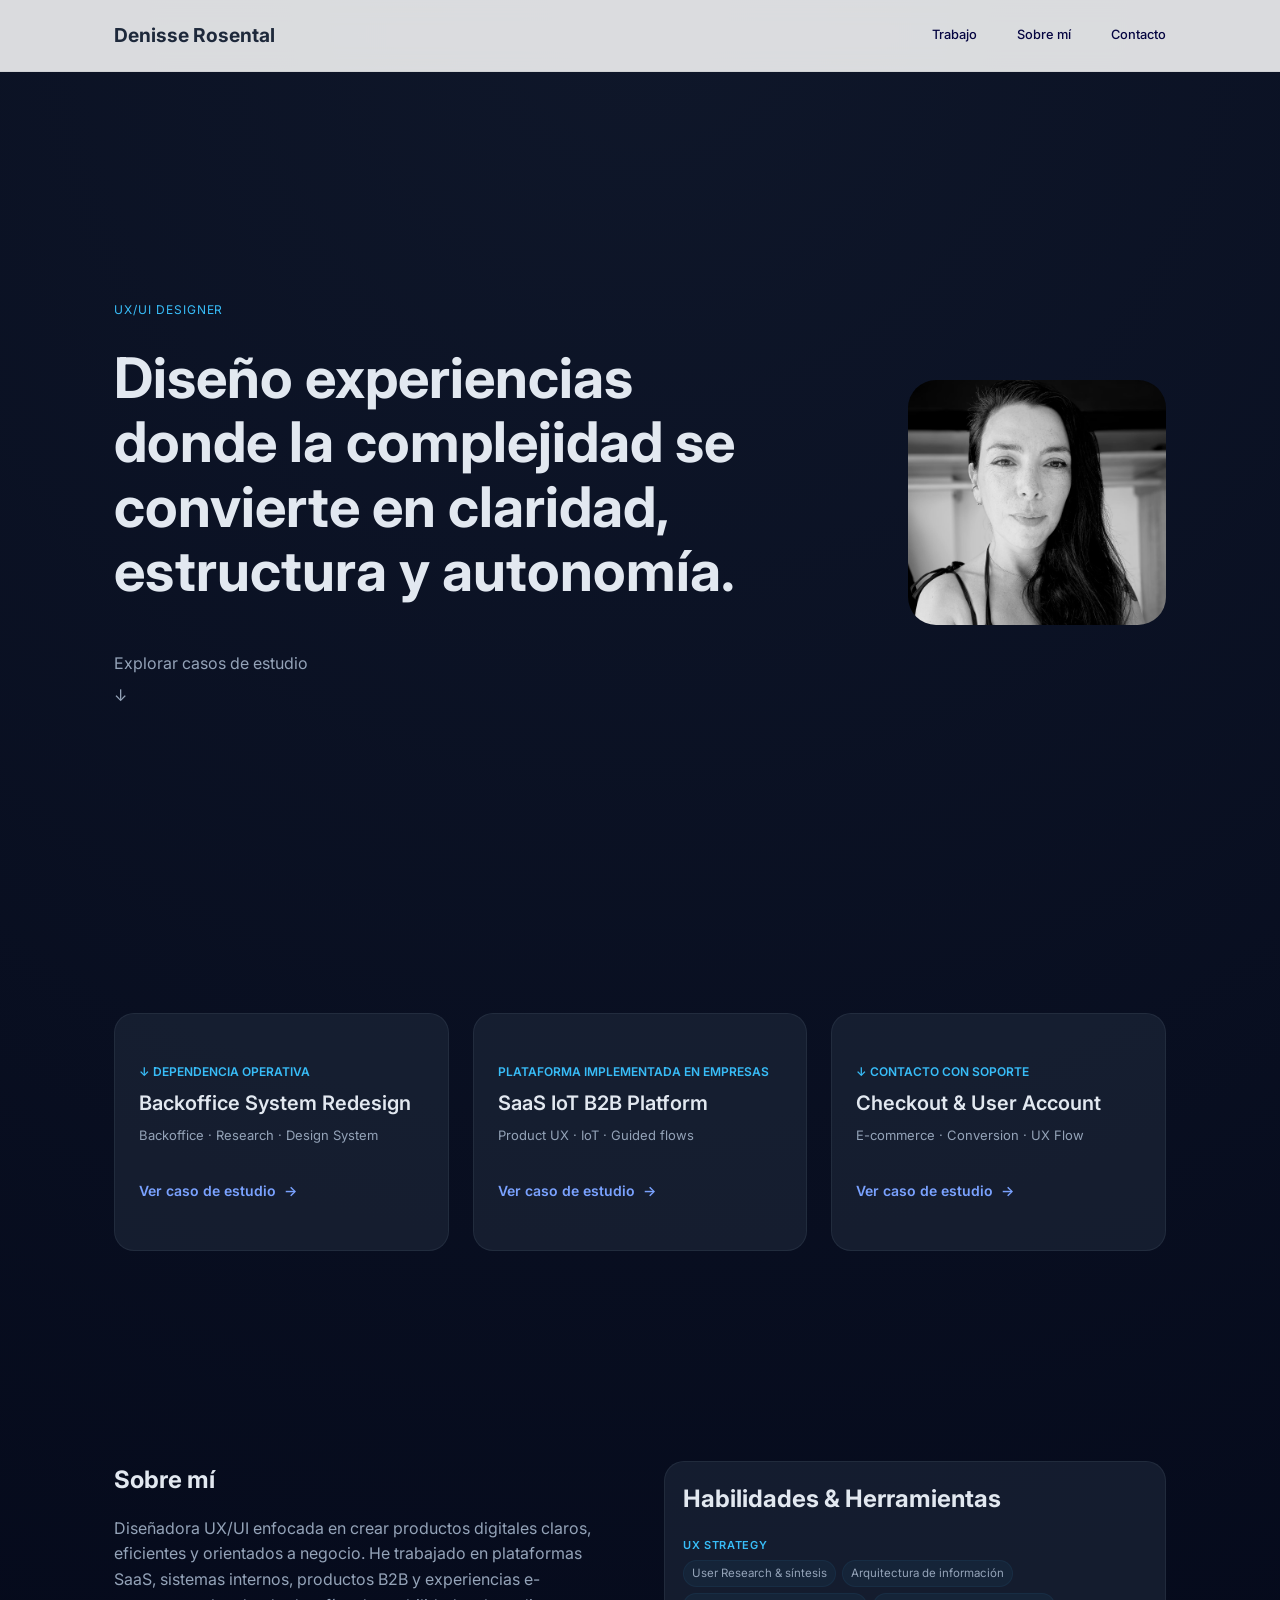
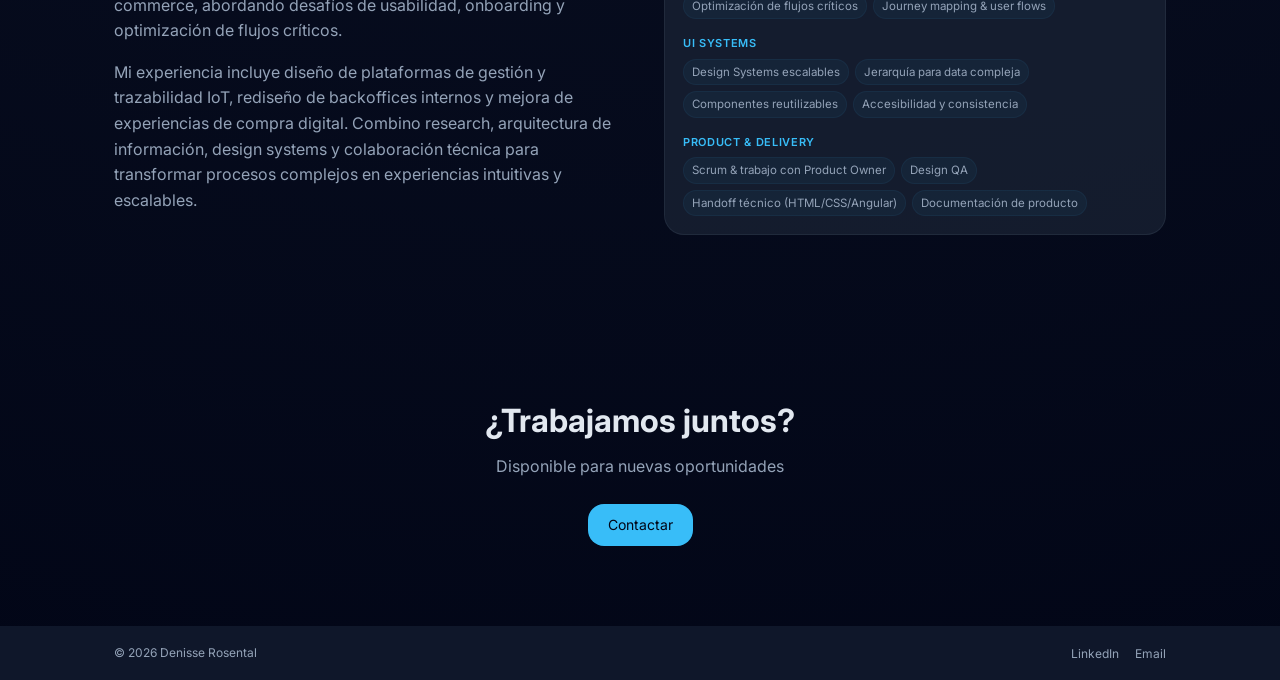
==== commit eda702f4: "update home" ====
--- a/index.html
+++ b/index.html
@@ -27,7 +27,7 @@
     <main>
 
         <!-- HERO -->
-        <section class="hero">
+        <!--<section class="hero">
             <div class="container hero-container">
                 <span class="role-tag">UX/UI Designer</span>
 
@@ -40,6 +40,30 @@
                     <span>Explorar casos de estudio</span>
                     <div class="scroll-arrow">↓</div>
                 </div>
+            </div>
+        </section>-->
+
+        <section class="hero">
+            <div class="container hero-container">
+
+                <div class="hero-content">
+                    <span class="role-tag">UX/UI Designer</span>
+
+                    <h1 class="hero-title">
+                        Diseño experiencias donde la complejidad
+                        se convierte en claridad, estructura y autonomía.
+                    </h1>
+
+                    <div class="hero-scroll">
+                        <span>Explorar casos de estudio</span>
+                        <div class="scroll-arrow">↓</div>
+                    </div>
+                </div>
+
+                <div class="hero-image-wrapper">
+                    <img src="images/Portfolio.jpeg" alt="Denisse Rosental UX/UI Designer" class="hero-image">
+                </div>
+
             </div>
         </section>
 
--- a/home.css
+++ b/home.css
@@ -80,26 +80,26 @@
 }
 
 .logo {
+    font-weight: 700;
+    font-size: 1.2rem;
+    color: #1e293b;
+    text-decoration: none;
+}
+
+.nav {
+    display: flex;
+    gap: 40px;
+}
+
+.nav a {
+    font-size: 0.8rem;
     font-weight: 500;
-    font-size: 0.9rem;
-    color: #1e293b;
-    text-decoration: none;
-}
-
-.nav {
-    display: flex;
-    gap: 32px;
-}
-
-.nav a {
-    font-size: 0.75rem;
-    font-weight: 500;
-    color: var(--text-secondary);
+    color: rgb(5, 5, 65);
     text-decoration: none;
 }
 
 .nav a:hover {
-    color: #1e293b;
+    color: var(--accent);
 }
 
 /* =========================
@@ -119,9 +119,9 @@
 }
 
 .hero-title {
-    font-size: 62px;
+    font-size: 56px;
     line-height: 1.15;
-    margin-top: var(--space-lg);
+    margin-top: var(--space-md);
 }
 
 .role-tag {
@@ -144,10 +144,10 @@
 ========================= */
 .projects-grid {
     max-width: 1100px;
-    margin: 0 auto;
+    margin: 100px auto;
     padding: 0 24px;
 
-    margin-top: var(--space-xl);
+    margin-top: var(--space-lg);
 
     display: grid;
     grid-template-columns: repeat(3, 1fr);
@@ -239,6 +239,7 @@
 ========================= */
 .about {
     padding: var(--space-xl) 0;
+    margin-top: 130px;
 }
 
 .about-grid {
@@ -416,4 +417,52 @@
 
 .project-card:hover .project-cta {
     gap: 12px;
+}
+
+
+.hero-container {
+    display: grid;
+    grid-template-columns: 1.7fr 0.6fr;
+    align-items: center;
+    gap: 64px;
+    min-height: 85vh;
+}
+
+.hero-content {
+    max-width: 640px;
+}
+
+.hero-image-wrapper {
+    display: flex;
+    justify-content: center;
+    align-items: center;
+}
+
+.hero-image {
+    width: 100%;
+    max-width: 380px;
+    height: auto;
+    border-radius: 28px;
+    object-fit: cover;
+    filter: grayscale(100%);
+}
+
+@media (max-width: 900px) {
+    .hero-container {
+        grid-template-columns: 1fr;
+        gap: 40px;
+        text-align: center;
+    }
+
+    .hero-content {
+        max-width: 100%;
+    }
+
+    .hero-image {
+        max-width: 280px;
+    }
+
+    .hero-scroll {
+        justify-content: center;
+    }
 }
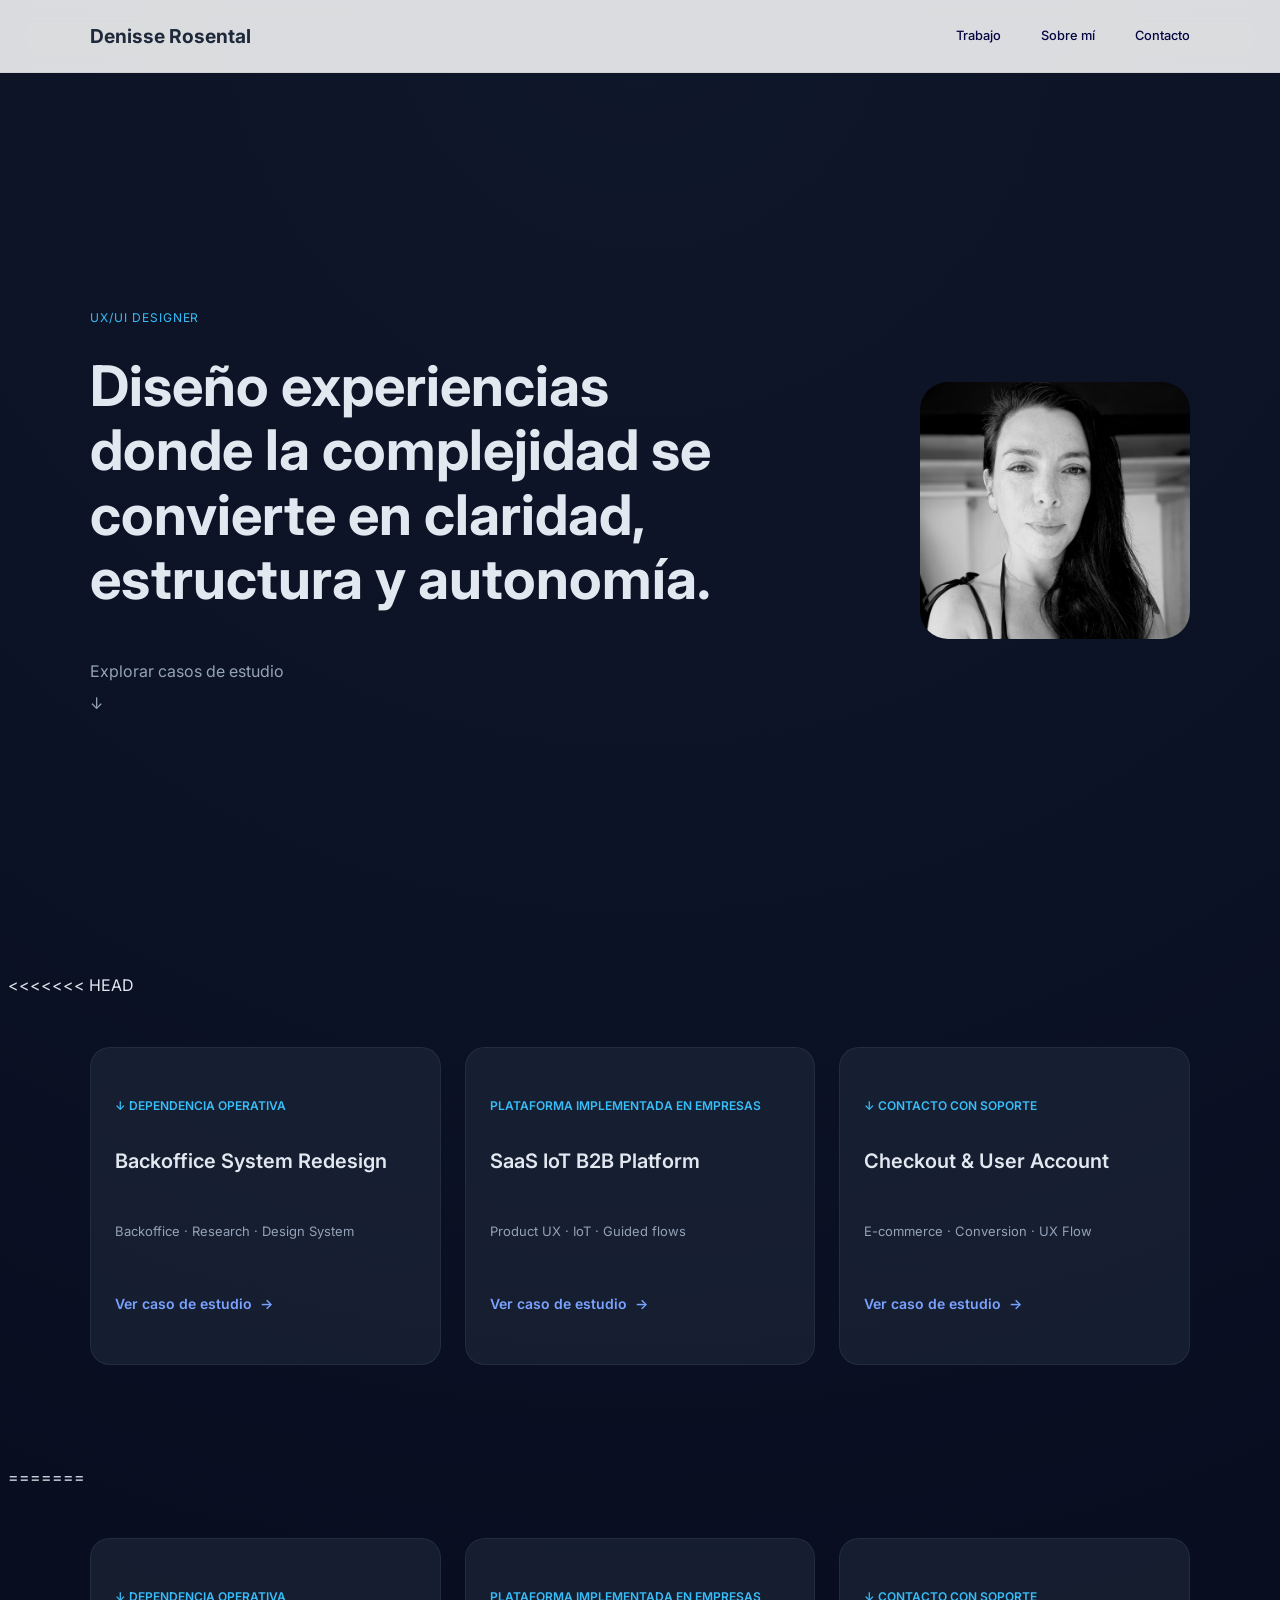
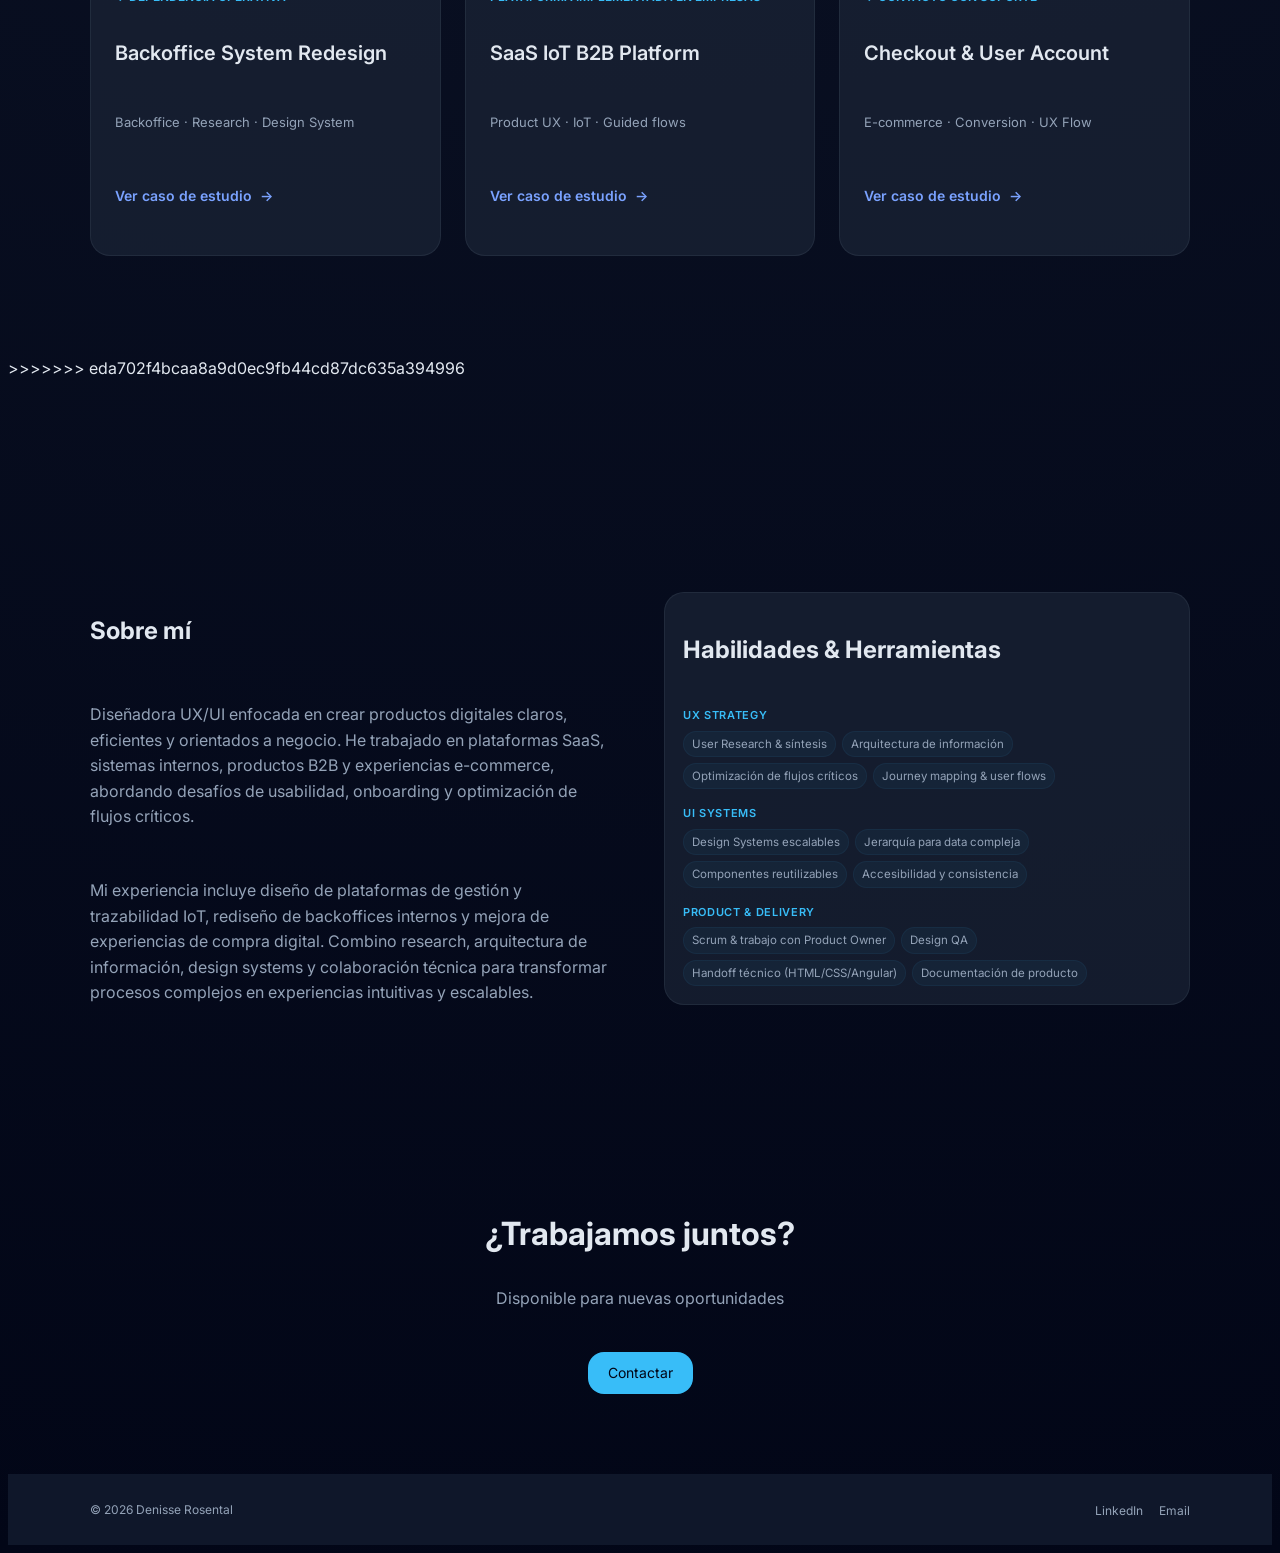
==== commit 26fbacf0: "Resolve merge conflicts" ====
--- a/index.html
+++ b/index.html
@@ -68,6 +68,76 @@
         </section>
 
 
+<<<<<<< HEAD
+        <section id="work">
+            <div class="projects-grid">
+
+                <!-- CASE 1 -->
+                <a href="case-1.html" class="project-card">
+                    <div class="project-content no-image">
+
+                        <span class="project-kpi">↓ Dependencia operativa</span>
+
+                        <h3 class="project-title">
+                            Backoffice System Redesign
+                        </h3>
+
+                        <p class="project-meta">
+                            Backoffice · Research · Design System
+                        </p>
+
+                        <div class="project-cta">
+                            Ver caso de estudio <span>→</span>
+                        </div>
+
+                    </div>
+                </a>
+
+                <!-- CASE 2 -->
+                <a href="case-2.html" class="project-card">
+                    <div class="project-content no-image">
+
+                        <span class="project-kpi">Plataforma implementada en empresas</span>
+
+                        <h3 class="project-title">
+                            SaaS IoT B2B Platform
+                        </h3>
+
+                        <p class="project-meta">
+                            Product UX · IoT · Guided flows
+                        </p>
+
+                        <div class="project-cta">
+                            Ver caso de estudio <span>→</span>
+                        </div>
+
+                    </div>
+                </a>
+
+                <!-- CASE 3 -->
+                <a href="case-3.html" class="project-card">
+                    <div class="project-content no-image">
+
+                        <span class="project-kpi">↓ Contacto con soporte</span>
+
+                        <h3 class="project-title">
+                            Checkout & User Account
+                        </h3>
+
+                        <p class="project-meta">
+                            E-commerce · Conversion · UX Flow
+                        </p>
+
+                        <div class="project-cta">
+                            Ver caso de estudio <span>→</span>
+                        </div>
+
+                    </div>
+                </a>
+
+            </div>
+        </section>
+=======
 
         <div class="projects-grid">
 
@@ -135,6 +205,7 @@
             </a>
 
         </div>
+>>>>>>> eda702f4bcaa8a9d0ec9fb44cd87dc635a394996
 
         <section class="about" id="about">
             <div class="container about-grid">
--- a/home.css
+++ b/home.css
@@ -1,468 +1,938 @@
-/* =========================
-   RESET
-========================= */
-* {
-    margin: 0;
-    padding: 0;
-    box-sizing: border-box;
-}
-
-/* =========================
-   TOKENS
-========================= */
-:root {
-    --bg-primary: #020617;
-    --bg-secondary: #0f172a;
-    --bg-card: rgba(30, 41, 59, 0.6);
-
-    --text-primary: #e2e8f0;
-    --text-secondary: #94a3b8;
-
-    --accent: #38bdf8;
-
-    --border: rgba(148, 163, 184, 0.1);
-
-    --radius-md: 16px;
-    --radius-lg: 20px;
-
-    --space-xs: 8px;
-    --space-sm: 16px;
-    --space-md: 24px;
-    --space-lg: 48px;
-    --space-xl: 80px;
-}
-
-/* =========================
-   BASE
-========================= */
-body {
-    font-family: 'Inter', sans-serif;
-    background: radial-gradient(circle at top, #0f172a, #020617);
-    color: var(--text-primary);
-    line-height: 1.6;
-    overflow-x: hidden;
-}
-
-/* =========================
-   CONTAINER
-========================= */
-.container {
-    width: 100%;
-    max-width: 1100px;
-    margin: 0 auto;
-    padding: 0 24px;
-}
-
-/* =========================
-   HEADER
-========================= */
-.header {
-    position: fixed;
-    top: 0;
-    left: 0;
-    width: 100%;
-    height: 72px;
-
-    display: flex;
-    align-items: center;
-
-    background: rgba(255, 255, 255, 0.85);
-    backdrop-filter: blur(12px);
-    border-bottom: 1px solid rgba(0, 0, 0, 0.05);
-
-    z-index: 1000;
-}
-
-.nav-container {
-    display: flex;
-    justify-content: space-between;
-    align-items: center;
-}
-
-.logo {
-    font-weight: 700;
-    font-size: 1.2rem;
-    color: #1e293b;
-    text-decoration: none;
-}
-
-.nav {
-    display: flex;
-    gap: 40px;
-}
-
-.nav a {
-    font-size: 0.8rem;
-    font-weight: 500;
-    color: rgb(5, 5, 65);
-    text-decoration: none;
-}
-
-.nav a:hover {
-    color: var(--accent);
-}
-
-/* =========================
-   HERO
-========================= */
-.hero {
-    min-height: 85vh;
-    display: flex;
-    align-items: center;
-
-    padding-top: 120px;
-    padding-bottom: var(--space-xl);
-}
-
-.hero-container {
-    max-width: 1100px;
-}
-
-.hero-title {
-    font-size: 56px;
-    line-height: 1.15;
-    margin-top: var(--space-md);
-}
-
-.role-tag {
-    font-size: 12px;
-    letter-spacing: 0.08em;
-    text-transform: uppercase;
-    color: var(--accent);
-}
-
-.hero-scroll {
-    margin-top: var(--space-lg);
-    display: flex;
-    flex-direction: column;
-    gap: 6px;
-    color: var(--text-secondary);
-}
-
-/* =========================
-   PROJECTS
-========================= */
-.projects-grid {
-    max-width: 1100px;
-    margin: 100px auto;
-    padding: 0 24px;
-
-    margin-top: var(--space-lg);
-
-    display: grid;
-    grid-template-columns: repeat(3, 1fr);
-    gap: var(--space-md);
-}
-
-/* =========================
-   CARD
-========================= */
-.project-card {
-    background: var(--bg-card);
-    border-radius: var(--radius-lg);
-    overflow: hidden;
-    text-decoration: none;
-    color: inherit;
-    border: 1px solid var(--border);
-
-    transition: all 0.35s ease;
-    position: relative;
-}
-
-.project-card::after {
-    content: "";
-    position: absolute;
-    inset: 0;
-    background: linear-gradient(180deg, transparent, rgba(2, 6, 23, 0.8));
-    opacity: 0;
-    transition: opacity 0.3s ease;
-}
-
-.project-card:hover::after {
-    opacity: 1;
-}
-
-.project-card:hover {
-    transform: translateY(-8px);
-    box-shadow: 0 25px 60px rgba(0, 0, 0, 0.5);
-    border-color: rgba(56, 189, 248, 0.3);
-}
-
-.project-content {
-    padding: var(--space-md);
-    display: flex;
-    flex-direction: column;
-    gap: 6px;
-}
-
-.project-content.no-image {
-    padding: var(--space-lg) var(--space-md);
-    min-height: 220px;
-    display: flex;
-    flex-direction: column;
-    justify-content: space-between;
-}
-
-.project-kpi {
-    display: flex;
-    align-items: center;
-    gap: 6px;
-
-    font-size: 12px;
-    font-weight: 600;
-    color: var(--accent);
-    text-transform: uppercase;
-}
-
-.kpi-icon {
-    font-size: 12px;
-}
-
-.project-title {
-    font-size: 20px;
-    font-weight: 600;
-}
-
-.project-meta {
-    font-size: 13px;
-    color: var(--text-secondary);
-}
-
-.project-desc {
-    font-size: 14px;
-    color: var(--text-secondary);
-    margin-top: var(--space-xs);
-}
-
-/* =========================
-   ABOUT
-========================= */
-.about {
-    padding: var(--space-xl) 0;
-    margin-top: 130px;
-}
-
-.about-grid {
-    display: grid;
-    grid-template-columns: 1fr 1fr;
-    gap: var(--space-lg);
-    align-items: start;
-}
-
-.about-text {
-    display: flex;
-    flex-direction: column;
-    gap: var(--space-sm);
-}
-
-.about-text p {
-    color: var(--text-secondary);
-    max-width: 520px;
-}
-
-/* =========================
-   SKILLS CARD (LIVIANA)
-========================= */
-.skills-card {
-    background: var(--bg-card);
-    border-radius: var(--radius-lg);
-    padding: 18px;
-    border: 1px solid var(--border);
-
-    display: flex;
-    flex-direction: column;
-    gap: 18px;
-}
-
-.skills-groups {
-    display: flex;
-    flex-direction: column;
-    gap: 16px;
-}
-
-.skill-group {
-    display: flex;
-    flex-direction: column;
-    gap: 6px;
-}
-
-.skill-label {
-    font-size: 11px;
-    letter-spacing: 0.06em;
-    text-transform: uppercase;
-    color: var(--accent);
-    font-weight: 600;
-}
-
-.tags-container {
-    display: flex;
-    flex-wrap: wrap;
-    gap: 6px;
-}
-
-.tag {
-    font-size: 11.5px;
-    padding: 3px 8px;
-    border-radius: 999px;
-
-    background: rgba(56, 189, 248, 0.05);
-    color: var(--text-secondary);
-
-    border: 1px solid rgba(56, 189, 248, 0.06);
-
-    transition: all 0.2s ease;
-}
-
-.tag:hover {
-    background: rgba(56, 189, 248, 0.1);
-    color: var(--text-primary);
-    transform: translateY(-1px);
-}
-
-/* =========================
-   CONTACT
-========================= */
-.contact {
-    padding: var(--space-xl) 0;
-    text-align: center;
-}
-
-.contact-title {
-    font-size: 32px;
-}
-
-.contact-subtitle {
-    color: var(--text-secondary);
-    margin-top: var(--space-xs);
-}
-
-.button {
-    margin-top: var(--space-md);
-    display: inline-block;
-    padding: 10px 20px;
-    background: var(--accent);
-    color: #020617;
-    border-radius: var(--radius-md);
-    text-decoration: none;
-    font-size: 14px;
-}
-
-/* =========================
-   FOOTER (REDUCIDO)
-========================= */
-.footer {
-    background: var(--bg-secondary);
-    padding: 14px 0;
-}
-
-.footer-container {
-    display: flex;
-    justify-content: space-between;
-    align-items: center;
-}
-
-.footer-copy {
-    font-size: 12px;
-    color: var(--text-secondary);
-}
-
-.footer-links a {
-    font-size: 12px;
-    margin-left: 12px;
-    color: var(--text-secondary);
-    text-decoration: none;
-}
-
-.footer-links a:hover {
-    color: var(--text-primary);
-}
-
-/* =========================
-   RESPONSIVE
-========================= */
-@media (max-width: 1024px) {
-    .projects-grid {
-        grid-template-columns: 1fr;
-    }
-
-    .about-grid {
-        grid-template-columns: 1fr;
-    }
-
-    .hero-title {
-        font-size: 40px;
-    }
-}
-
-.project-card {
-    text-decoration: none;
-    display: block;
-    transition: transform 0.3s ease, border-color 0.3s ease;
-}
-
-.project-card:hover {
-    transform: translateY(-6px);
-}
-
-.project-cta {
-    margin-top: 28px;
-    font-size: 14px;
-    font-weight: 600;
-    display: inline-flex;
-    align-items: center;
-    gap: 8px;
-    color: #7aa2ff;
-    transition: gap 0.25s ease;
-}
-
-.project-card:hover .project-cta {
-    gap: 12px;
-}
-
-
-.hero-container {
-    display: grid;
-    grid-template-columns: 1.7fr 0.6fr;
-    align-items: center;
-    gap: 64px;
-    min-height: 85vh;
-}
-
-.hero-content {
-    max-width: 640px;
-}
-
-.hero-image-wrapper {
-    display: flex;
-    justify-content: center;
-    align-items: center;
-}
-
-.hero-image {
-    width: 100%;
-    max-width: 380px;
-    height: auto;
-    border-radius: 28px;
-    object-fit: cover;
-    filter: grayscale(100%);
-}
-
-@media (max-width: 900px) {
-    .hero-container {
-        grid-template-columns: 1fr;
-        gap: 40px;
-        text-align: center;
-    }
-
-    .hero-content {
-        max-width: 100%;
-    }
-
-    .hero-image {
-        max-width: 280px;
-    }
-
-    .hero-scroll {
-        justify-content: center;
-    }
+<<<<<<< HEAD
+/* =========================
+   RESET
+========================= */
+* {
+    margin: 0;
+    padding: 0;
+    box-sizing: border-box;
+}
+
+/* =========================
+   TOKENS
+========================= */
+:root {
+    --bg-primary: #020617;
+    --bg-secondary: #0f172a;
+    --bg-card: rgba(30, 41, 59, 0.6);
+
+    --text-primary: #e2e8f0;
+    --text-secondary: #94a3b8;
+
+    --accent: #38bdf8;
+
+    --border: rgba(148, 163, 184, 0.1);
+
+    --radius-md: 16px;
+    --radius-lg: 20px;
+
+    --space-xs: 8px;
+    --space-sm: 16px;
+    --space-md: 24px;
+    --space-lg: 48px;
+    --space-xl: 80px;
+}
+
+/* =========================
+   BASE
+========================= */
+body {
+    font-family: 'Inter', sans-serif;
+    background: radial-gradient(circle at top, #0f172a, #020617);
+    color: var(--text-primary);
+    line-height: 1.6;
+    overflow-x: hidden;
+}
+
+/* =========================
+   CONTAINER
+========================= */
+.container {
+    width: 100%;
+    max-width: 1100px;
+    margin: 0 auto;
+    padding: 0 24px;
+}
+
+/* =========================
+   HEADER
+========================= */
+.header {
+    position: fixed;
+    top: 0;
+    left: 0;
+    width: 100%;
+    height: 72px;
+
+    display: flex;
+    align-items: center;
+
+    background: rgba(255, 255, 255, 0.85);
+    backdrop-filter: blur(12px);
+    border-bottom: 1px solid rgba(0, 0, 0, 0.05);
+
+    z-index: 1000;
+}
+
+.nav-container {
+    display: flex;
+    justify-content: space-between;
+    align-items: center;
+}
+
+.logo {
+    font-weight: 700;
+    font-size: 1.2rem;
+    color: #1e293b;
+    text-decoration: none;
+}
+
+.nav {
+    display: flex;
+    gap: 40px;
+}
+
+.nav a {
+    font-size: 0.8rem;
+    font-weight: 500;
+    color: rgb(5, 5, 65);
+    text-decoration: none;
+}
+
+.nav a:hover {
+    color: var(--accent);
+}
+
+/* =========================
+   HERO
+========================= */
+.hero {
+    min-height: 85vh;
+    display: flex;
+    align-items: center;
+
+    padding-top: 120px;
+    padding-bottom: var(--space-xl);
+}
+
+.hero-container {
+    max-width: 1100px;
+}
+
+.hero-title {
+    font-size: 56px;
+    line-height: 1.15;
+    margin-top: var(--space-md);
+}
+
+.role-tag {
+    font-size: 12px;
+    letter-spacing: 0.08em;
+    text-transform: uppercase;
+    color: var(--accent);
+}
+
+.hero-scroll {
+    margin-top: var(--space-lg);
+    display: flex;
+    flex-direction: column;
+    gap: 6px;
+    color: var(--text-secondary);
+}
+
+/* =========================
+   PROJECTS
+========================= */
+.projects-grid {
+    max-width: 1100px;
+    margin: 100px auto;
+    padding: 0 24px;
+
+    margin-top: var(--space-lg);
+
+    display: grid;
+    grid-template-columns: repeat(3, 1fr);
+    gap: var(--space-md);
+}
+
+/* =========================
+   CARD
+========================= */
+.project-card {
+    background: var(--bg-card);
+    border-radius: var(--radius-lg);
+    overflow: hidden;
+    text-decoration: none;
+    color: inherit;
+    border: 1px solid var(--border);
+
+    transition: all 0.35s ease;
+    position: relative;
+}
+
+.project-card::after {
+    content: "";
+    position: absolute;
+    inset: 0;
+    background: linear-gradient(180deg, transparent, rgba(2, 6, 23, 0.8));
+    opacity: 0;
+    transition: opacity 0.3s ease;
+}
+
+.project-card:hover::after {
+    opacity: 1;
+}
+
+.project-card:hover {
+    transform: translateY(-8px);
+    box-shadow: 0 25px 60px rgba(0, 0, 0, 0.5);
+    border-color: rgba(56, 189, 248, 0.3);
+}
+
+.project-content {
+    padding: var(--space-md);
+    display: flex;
+    flex-direction: column;
+    gap: 6px;
+}
+
+.project-content.no-image {
+    padding: var(--space-lg) var(--space-md);
+    min-height: 220px;
+    display: flex;
+    flex-direction: column;
+    justify-content: space-between;
+}
+
+.project-kpi {
+    display: flex;
+    align-items: center;
+    gap: 6px;
+
+    font-size: 12px;
+    font-weight: 600;
+    color: var(--accent);
+    text-transform: uppercase;
+}
+
+.kpi-icon {
+    font-size: 12px;
+}
+
+.project-title {
+    font-size: 20px;
+    font-weight: 600;
+}
+
+.project-meta {
+    font-size: 13px;
+    color: var(--text-secondary);
+}
+
+.project-desc {
+    font-size: 14px;
+    color: var(--text-secondary);
+    margin-top: var(--space-xs);
+}
+
+/* =========================
+   ABOUT
+========================= */
+.about {
+    padding: var(--space-xl) 0;
+    margin-top: 130px;
+}
+
+.about-grid {
+    display: grid;
+    grid-template-columns: 1fr 1fr;
+    gap: var(--space-lg);
+    align-items: start;
+}
+
+.about-text {
+    display: flex;
+    flex-direction: column;
+    gap: var(--space-sm);
+}
+
+.about-text p {
+    color: var(--text-secondary);
+    max-width: 520px;
+}
+
+/* =========================
+   SKILLS CARD (LIVIANA)
+========================= */
+.skills-card {
+    background: var(--bg-card);
+    border-radius: var(--radius-lg);
+    padding: 18px;
+    border: 1px solid var(--border);
+
+    display: flex;
+    flex-direction: column;
+    gap: 18px;
+}
+
+.skills-groups {
+    display: flex;
+    flex-direction: column;
+    gap: 16px;
+}
+
+.skill-group {
+    display: flex;
+    flex-direction: column;
+    gap: 6px;
+}
+
+.skill-label {
+    font-size: 11px;
+    letter-spacing: 0.06em;
+    text-transform: uppercase;
+    color: var(--accent);
+    font-weight: 600;
+}
+
+.tags-container {
+    display: flex;
+    flex-wrap: wrap;
+    gap: 6px;
+}
+
+.tag {
+    font-size: 11.5px;
+    padding: 3px 8px;
+    border-radius: 999px;
+
+    background: rgba(56, 189, 248, 0.05);
+    color: var(--text-secondary);
+
+    border: 1px solid rgba(56, 189, 248, 0.06);
+
+    transition: all 0.2s ease;
+}
+
+.tag:hover {
+    background: rgba(56, 189, 248, 0.1);
+    color: var(--text-primary);
+    transform: translateY(-1px);
+}
+
+/* =========================
+   CONTACT
+========================= */
+.contact {
+    padding: var(--space-xl) 0;
+    text-align: center;
+}
+
+.contact-title {
+    font-size: 32px;
+}
+
+.contact-subtitle {
+    color: var(--text-secondary);
+    margin-top: var(--space-xs);
+}
+
+.button {
+    margin-top: var(--space-md);
+    display: inline-block;
+    padding: 10px 20px;
+    background: var(--accent);
+    color: #020617;
+    border-radius: var(--radius-md);
+    text-decoration: none;
+    font-size: 14px;
+}
+
+/* =========================
+   FOOTER (REDUCIDO)
+========================= */
+.footer {
+    background: var(--bg-secondary);
+    padding: 14px 0;
+}
+
+.footer-container {
+    display: flex;
+    justify-content: space-between;
+    align-items: center;
+}
+
+.footer-copy {
+    font-size: 12px;
+    color: var(--text-secondary);
+}
+
+.footer-links a {
+    font-size: 12px;
+    margin-left: 12px;
+    color: var(--text-secondary);
+    text-decoration: none;
+}
+
+.footer-links a:hover {
+    color: var(--text-primary);
+}
+
+/* =========================
+   RESPONSIVE
+========================= */
+@media (max-width: 1024px) {
+    .projects-grid {
+        grid-template-columns: 1fr;
+    }
+
+    .about-grid {
+        grid-template-columns: 1fr;
+    }
+
+    .hero-title {
+        font-size: 40px;
+    }
+}
+
+.project-card {
+    text-decoration: none;
+    display: block;
+    transition: transform 0.3s ease, border-color 0.3s ease;
+}
+
+.project-card:hover {
+    transform: translateY(-6px);
+}
+
+.project-cta {
+    margin-top: 28px;
+    font-size: 14px;
+    font-weight: 600;
+    display: inline-flex;
+    align-items: center;
+    gap: 8px;
+    color: #7aa2ff;
+    transition: gap 0.25s ease;
+}
+
+.project-card:hover .project-cta {
+    gap: 12px;
+}
+
+
+.hero-container {
+    display: grid;
+    grid-template-columns: 1.7fr 0.6fr;
+    align-items: center;
+    gap: 64px;
+    min-height: 85vh;
+}
+
+.hero-content {
+    max-width: 640px;
+}
+
+.hero-image-wrapper {
+    display: flex;
+    justify-content: center;
+    align-items: center;
+}
+
+.hero-image {
+    width: 100%;
+    max-width: 380px;
+    height: auto;
+    border-radius: 28px;
+    object-fit: cover;
+    filter: grayscale(100%);
+}
+
+@media (max-width: 900px) {
+    .hero-container {
+        grid-template-columns: 1fr;
+        gap: 40px;
+        text-align: center;
+    }
+
+    .hero-content {
+        max-width: 100%;
+    }
+
+    .hero-image {
+        max-width: 280px;
+    }
+
+    .hero-scroll {
+        justify-content: center;
+    }
+=======
+/* =========================
+   RESET
+========================= */
+* {
+    margin: 0;
+    padding: 0;
+    box-sizing: border-box;
+}
+
+/* =========================
+   TOKENS
+========================= */
+:root {
+    --bg-primary: #020617;
+    --bg-secondary: #0f172a;
+    --bg-card: rgba(30, 41, 59, 0.6);
+
+    --text-primary: #e2e8f0;
+    --text-secondary: #94a3b8;
+
+    --accent: #38bdf8;
+
+    --border: rgba(148, 163, 184, 0.1);
+
+    --radius-md: 16px;
+    --radius-lg: 20px;
+
+    --space-xs: 8px;
+    --space-sm: 16px;
+    --space-md: 24px;
+    --space-lg: 48px;
+    --space-xl: 80px;
+}
+
+/* =========================
+   BASE
+========================= */
+body {
+    font-family: 'Inter', sans-serif;
+    background: radial-gradient(circle at top, #0f172a, #020617);
+    color: var(--text-primary);
+    line-height: 1.6;
+    overflow-x: hidden;
+}
+
+/* =========================
+   CONTAINER
+========================= */
+.container {
+    width: 100%;
+    max-width: 1100px;
+    margin: 0 auto;
+    padding: 0 24px;
+}
+
+/* =========================
+   HEADER
+========================= */
+.header {
+    position: fixed;
+    top: 0;
+    left: 0;
+    width: 100%;
+    height: 72px;
+
+    display: flex;
+    align-items: center;
+
+    background: rgba(255, 255, 255, 0.85);
+    backdrop-filter: blur(12px);
+    border-bottom: 1px solid rgba(0, 0, 0, 0.05);
+
+    z-index: 1000;
+}
+
+.nav-container {
+    display: flex;
+    justify-content: space-between;
+    align-items: center;
+}
+
+.logo {
+    font-weight: 700;
+    font-size: 1.2rem;
+    color: #1e293b;
+    text-decoration: none;
+}
+
+.nav {
+    display: flex;
+    gap: 40px;
+}
+
+.nav a {
+    font-size: 0.8rem;
+    font-weight: 500;
+    color: rgb(5, 5, 65);
+    text-decoration: none;
+}
+
+.nav a:hover {
+    color: var(--accent);
+}
+
+/* =========================
+   HERO
+========================= */
+.hero {
+    min-height: 85vh;
+    display: flex;
+    align-items: center;
+
+    padding-top: 120px;
+    padding-bottom: var(--space-xl);
+}
+
+.hero-container {
+    max-width: 1100px;
+}
+
+.hero-title {
+    font-size: 56px;
+    line-height: 1.15;
+    margin-top: var(--space-md);
+}
+
+.role-tag {
+    font-size: 12px;
+    letter-spacing: 0.08em;
+    text-transform: uppercase;
+    color: var(--accent);
+}
+
+.hero-scroll {
+    margin-top: var(--space-lg);
+    display: flex;
+    flex-direction: column;
+    gap: 6px;
+    color: var(--text-secondary);
+}
+
+/* =========================
+   PROJECTS
+========================= */
+.projects-grid {
+    max-width: 1100px;
+    margin: 100px auto;
+    padding: 0 24px;
+
+    margin-top: var(--space-lg);
+
+    display: grid;
+    grid-template-columns: repeat(3, 1fr);
+    gap: var(--space-md);
+}
+
+/* =========================
+   CARD
+========================= */
+.project-card {
+    background: var(--bg-card);
+    border-radius: var(--radius-lg);
+    overflow: hidden;
+    text-decoration: none;
+    color: inherit;
+    border: 1px solid var(--border);
+
+    transition: all 0.35s ease;
+    position: relative;
+}
+
+.project-card::after {
+    content: "";
+    position: absolute;
+    inset: 0;
+    background: linear-gradient(180deg, transparent, rgba(2, 6, 23, 0.8));
+    opacity: 0;
+    transition: opacity 0.3s ease;
+}
+
+.project-card:hover::after {
+    opacity: 1;
+}
+
+.project-card:hover {
+    transform: translateY(-8px);
+    box-shadow: 0 25px 60px rgba(0, 0, 0, 0.5);
+    border-color: rgba(56, 189, 248, 0.3);
+}
+
+.project-content {
+    padding: var(--space-md);
+    display: flex;
+    flex-direction: column;
+    gap: 6px;
+}
+
+.project-content.no-image {
+    padding: var(--space-lg) var(--space-md);
+    min-height: 220px;
+    display: flex;
+    flex-direction: column;
+    justify-content: space-between;
+}
+
+.project-kpi {
+    display: flex;
+    align-items: center;
+    gap: 6px;
+
+    font-size: 12px;
+    font-weight: 600;
+    color: var(--accent);
+    text-transform: uppercase;
+}
+
+.kpi-icon {
+    font-size: 12px;
+}
+
+.project-title {
+    font-size: 20px;
+    font-weight: 600;
+}
+
+.project-meta {
+    font-size: 13px;
+    color: var(--text-secondary);
+}
+
+.project-desc {
+    font-size: 14px;
+    color: var(--text-secondary);
+    margin-top: var(--space-xs);
+}
+
+/* =========================
+   ABOUT
+========================= */
+.about {
+    padding: var(--space-xl) 0;
+    margin-top: 130px;
+}
+
+.about-grid {
+    display: grid;
+    grid-template-columns: 1fr 1fr;
+    gap: var(--space-lg);
+    align-items: start;
+}
+
+.about-text {
+    display: flex;
+    flex-direction: column;
+    gap: var(--space-sm);
+}
+
+.about-text p {
+    color: var(--text-secondary);
+    max-width: 520px;
+}
+
+/* =========================
+   SKILLS CARD (LIVIANA)
+========================= */
+.skills-card {
+    background: var(--bg-card);
+    border-radius: var(--radius-lg);
+    padding: 18px;
+    border: 1px solid var(--border);
+
+    display: flex;
+    flex-direction: column;
+    gap: 18px;
+}
+
+.skills-groups {
+    display: flex;
+    flex-direction: column;
+    gap: 16px;
+}
+
+.skill-group {
+    display: flex;
+    flex-direction: column;
+    gap: 6px;
+}
+
+.skill-label {
+    font-size: 11px;
+    letter-spacing: 0.06em;
+    text-transform: uppercase;
+    color: var(--accent);
+    font-weight: 600;
+}
+
+.tags-container {
+    display: flex;
+    flex-wrap: wrap;
+    gap: 6px;
+}
+
+.tag {
+    font-size: 11.5px;
+    padding: 3px 8px;
+    border-radius: 999px;
+
+    background: rgba(56, 189, 248, 0.05);
+    color: var(--text-secondary);
+
+    border: 1px solid rgba(56, 189, 248, 0.06);
+
+    transition: all 0.2s ease;
+}
+
+.tag:hover {
+    background: rgba(56, 189, 248, 0.1);
+    color: var(--text-primary);
+    transform: translateY(-1px);
+}
+
+/* =========================
+   CONTACT
+========================= */
+.contact {
+    padding: var(--space-xl) 0;
+    text-align: center;
+}
+
+.contact-title {
+    font-size: 32px;
+}
+
+.contact-subtitle {
+    color: var(--text-secondary);
+    margin-top: var(--space-xs);
+}
+
+.button {
+    margin-top: var(--space-md);
+    display: inline-block;
+    padding: 10px 20px;
+    background: var(--accent);
+    color: #020617;
+    border-radius: var(--radius-md);
+    text-decoration: none;
+    font-size: 14px;
+}
+
+/* =========================
+   FOOTER (REDUCIDO)
+========================= */
+.footer {
+    background: var(--bg-secondary);
+    padding: 14px 0;
+}
+
+.footer-container {
+    display: flex;
+    justify-content: space-between;
+    align-items: center;
+}
+
+.footer-copy {
+    font-size: 12px;
+    color: var(--text-secondary);
+}
+
+.footer-links a {
+    font-size: 12px;
+    margin-left: 12px;
+    color: var(--text-secondary);
+    text-decoration: none;
+}
+
+.footer-links a:hover {
+    color: var(--text-primary);
+}
+
+/* =========================
+   RESPONSIVE
+========================= */
+@media (max-width: 1024px) {
+    .projects-grid {
+        grid-template-columns: 1fr;
+    }
+
+    .about-grid {
+        grid-template-columns: 1fr;
+    }
+
+    .hero-title {
+        font-size: 40px;
+    }
+}
+
+.project-card {
+    text-decoration: none;
+    display: block;
+    transition: transform 0.3s ease, border-color 0.3s ease;
+}
+
+.project-card:hover {
+    transform: translateY(-6px);
+}
+
+.project-cta {
+    margin-top: 28px;
+    font-size: 14px;
+    font-weight: 600;
+    display: inline-flex;
+    align-items: center;
+    gap: 8px;
+    color: #7aa2ff;
+    transition: gap 0.25s ease;
+}
+
+.project-card:hover .project-cta {
+    gap: 12px;
+}
+
+
+.hero-container {
+    display: grid;
+    grid-template-columns: 1.7fr 0.6fr;
+    align-items: center;
+    gap: 64px;
+    min-height: 85vh;
+}
+
+.hero-content {
+    max-width: 640px;
+}
+
+.hero-image-wrapper {
+    display: flex;
+    justify-content: center;
+    align-items: center;
+}
+
+.hero-image {
+    width: 100%;
+    max-width: 380px;
+    height: auto;
+    border-radius: 28px;
+    object-fit: cover;
+    filter: grayscale(100%);
+}
+
+@media (max-width: 900px) {
+    .hero-container {
+        grid-template-columns: 1fr;
+        gap: 40px;
+        text-align: center;
+    }
+
+    .hero-content {
+        max-width: 100%;
+    }
+
+    .hero-image {
+        max-width: 280px;
+    }
+
+    .hero-scroll {
+        justify-content: center;
+    }
+>>>>>>> eda702f4bcaa8a9d0ec9fb44cd87dc635a394996
 }
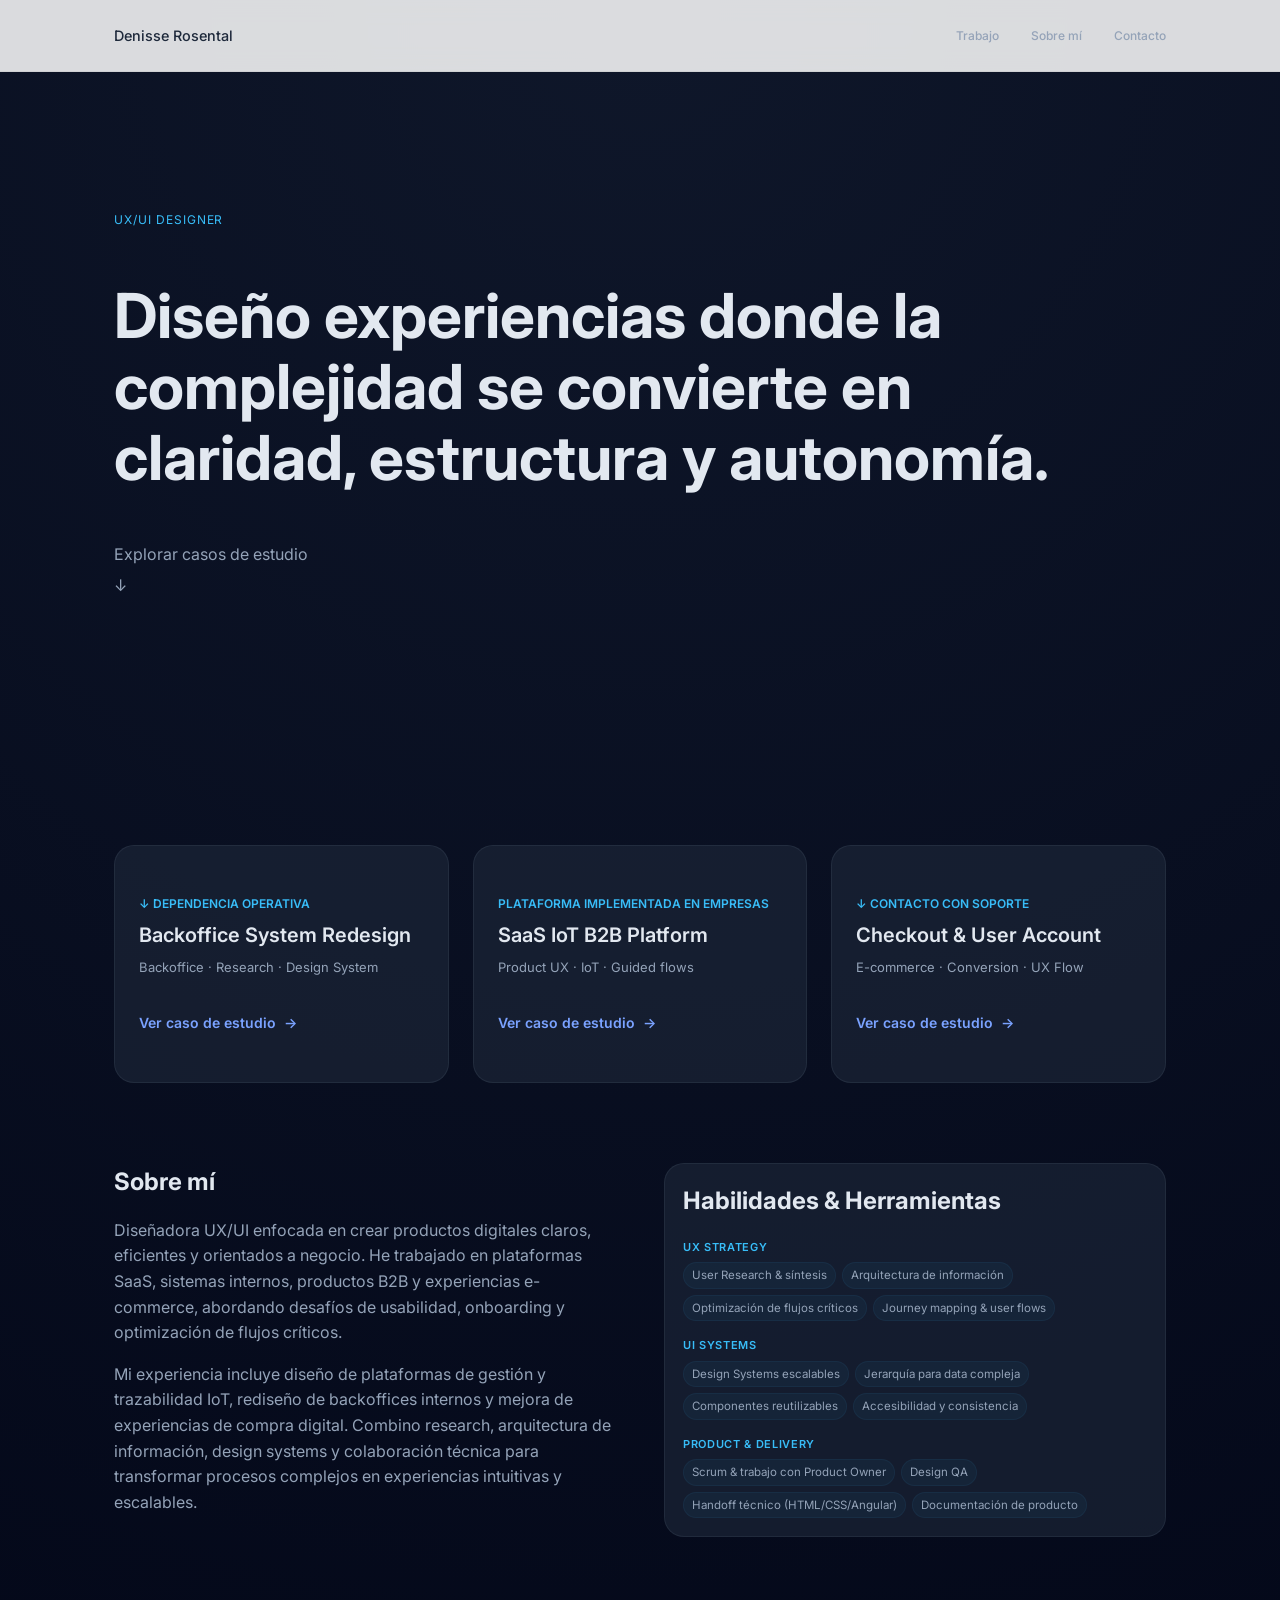
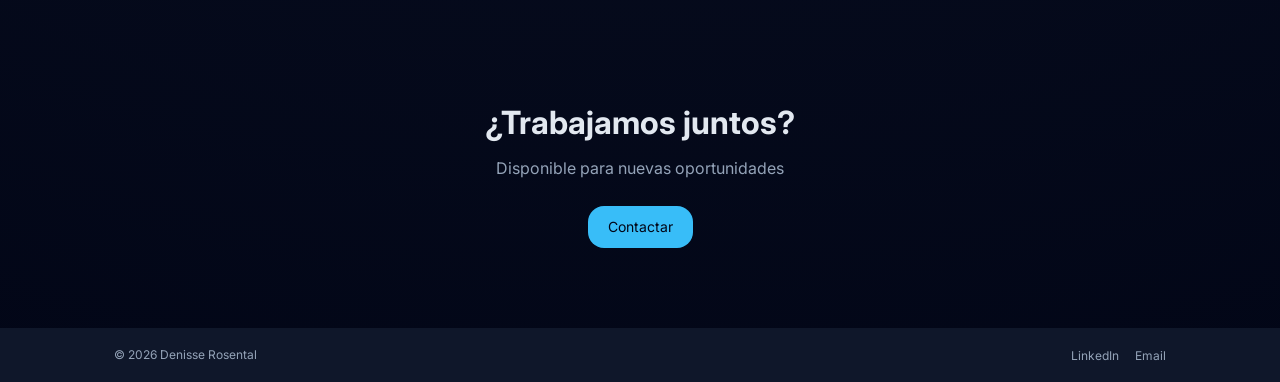
==== commit a1bbdd3d: "Restore clean files after merge" ====
--- a/index.html
+++ b/index.html
@@ -27,7 +27,7 @@
     <main>
 
         <!-- HERO -->
-        <!--<section class="hero">
+        <section class="hero">
             <div class="container hero-container">
                 <span class="role-tag">UX/UI Designer</span>
 
@@ -41,103 +41,9 @@
                     <div class="scroll-arrow">↓</div>
                 </div>
             </div>
-        </section>-->
-
-        <section class="hero">
-            <div class="container hero-container">
-
-                <div class="hero-content">
-                    <span class="role-tag">UX/UI Designer</span>
-
-                    <h1 class="hero-title">
-                        Diseño experiencias donde la complejidad
-                        se convierte en claridad, estructura y autonomía.
-                    </h1>
-
-                    <div class="hero-scroll">
-                        <span>Explorar casos de estudio</span>
-                        <div class="scroll-arrow">↓</div>
-                    </div>
-                </div>
-
-                <div class="hero-image-wrapper">
-                    <img src="images/Portfolio.jpeg" alt="Denisse Rosental UX/UI Designer" class="hero-image">
-                </div>
-
-            </div>
         </section>
 
 
-<<<<<<< HEAD
-        <section id="work">
-            <div class="projects-grid">
-
-                <!-- CASE 1 -->
-                <a href="case-1.html" class="project-card">
-                    <div class="project-content no-image">
-
-                        <span class="project-kpi">↓ Dependencia operativa</span>
-
-                        <h3 class="project-title">
-                            Backoffice System Redesign
-                        </h3>
-
-                        <p class="project-meta">
-                            Backoffice · Research · Design System
-                        </p>
-
-                        <div class="project-cta">
-                            Ver caso de estudio <span>→</span>
-                        </div>
-
-                    </div>
-                </a>
-
-                <!-- CASE 2 -->
-                <a href="case-2.html" class="project-card">
-                    <div class="project-content no-image">
-
-                        <span class="project-kpi">Plataforma implementada en empresas</span>
-
-                        <h3 class="project-title">
-                            SaaS IoT B2B Platform
-                        </h3>
-
-                        <p class="project-meta">
-                            Product UX · IoT · Guided flows
-                        </p>
-
-                        <div class="project-cta">
-                            Ver caso de estudio <span>→</span>
-                        </div>
-
-                    </div>
-                </a>
-
-                <!-- CASE 3 -->
-                <a href="case-3.html" class="project-card">
-                    <div class="project-content no-image">
-
-                        <span class="project-kpi">↓ Contacto con soporte</span>
-
-                        <h3 class="project-title">
-                            Checkout & User Account
-                        </h3>
-
-                        <p class="project-meta">
-                            E-commerce · Conversion · UX Flow
-                        </p>
-
-                        <div class="project-cta">
-                            Ver caso de estudio <span>→</span>
-                        </div>
-
-                    </div>
-                </a>
-
-            </div>
-        </section>
-=======
 
         <div class="projects-grid">
 
@@ -205,7 +111,6 @@
             </a>
 
         </div>
->>>>>>> eda702f4bcaa8a9d0ec9fb44cd87dc635a394996
 
         <section class="about" id="about">
             <div class="container about-grid">
--- a/home.css
+++ b/home.css
@@ -1,938 +1,419 @@
-<<<<<<< HEAD
-/* =========================
-   RESET
-========================= */
-* {
-    margin: 0;
-    padding: 0;
-    box-sizing: border-box;
-}
-
-/* =========================
-   TOKENS
-========================= */
-:root {
-    --bg-primary: #020617;
-    --bg-secondary: #0f172a;
-    --bg-card: rgba(30, 41, 59, 0.6);
-
-    --text-primary: #e2e8f0;
-    --text-secondary: #94a3b8;
-
-    --accent: #38bdf8;
-
-    --border: rgba(148, 163, 184, 0.1);
-
-    --radius-md: 16px;
-    --radius-lg: 20px;
-
-    --space-xs: 8px;
-    --space-sm: 16px;
-    --space-md: 24px;
-    --space-lg: 48px;
-    --space-xl: 80px;
-}
-
-/* =========================
-   BASE
-========================= */
-body {
-    font-family: 'Inter', sans-serif;
-    background: radial-gradient(circle at top, #0f172a, #020617);
-    color: var(--text-primary);
-    line-height: 1.6;
-    overflow-x: hidden;
-}
-
-/* =========================
-   CONTAINER
-========================= */
-.container {
-    width: 100%;
-    max-width: 1100px;
-    margin: 0 auto;
-    padding: 0 24px;
-}
-
-/* =========================
-   HEADER
-========================= */
-.header {
-    position: fixed;
-    top: 0;
-    left: 0;
-    width: 100%;
-    height: 72px;
-
-    display: flex;
-    align-items: center;
-
-    background: rgba(255, 255, 255, 0.85);
-    backdrop-filter: blur(12px);
-    border-bottom: 1px solid rgba(0, 0, 0, 0.05);
-
-    z-index: 1000;
-}
-
-.nav-container {
-    display: flex;
-    justify-content: space-between;
-    align-items: center;
-}
-
-.logo {
-    font-weight: 700;
-    font-size: 1.2rem;
-    color: #1e293b;
-    text-decoration: none;
-}
-
-.nav {
-    display: flex;
-    gap: 40px;
-}
-
-.nav a {
-    font-size: 0.8rem;
-    font-weight: 500;
-    color: rgb(5, 5, 65);
-    text-decoration: none;
-}
-
-.nav a:hover {
-    color: var(--accent);
-}
-
-/* =========================
-   HERO
-========================= */
-.hero {
-    min-height: 85vh;
-    display: flex;
-    align-items: center;
-
-    padding-top: 120px;
-    padding-bottom: var(--space-xl);
-}
-
-.hero-container {
-    max-width: 1100px;
-}
-
-.hero-title {
-    font-size: 56px;
-    line-height: 1.15;
-    margin-top: var(--space-md);
-}
-
-.role-tag {
-    font-size: 12px;
-    letter-spacing: 0.08em;
-    text-transform: uppercase;
-    color: var(--accent);
-}
-
-.hero-scroll {
-    margin-top: var(--space-lg);
-    display: flex;
-    flex-direction: column;
-    gap: 6px;
-    color: var(--text-secondary);
-}
-
-/* =========================
-   PROJECTS
-========================= */
-.projects-grid {
-    max-width: 1100px;
-    margin: 100px auto;
-    padding: 0 24px;
-
-    margin-top: var(--space-lg);
-
-    display: grid;
-    grid-template-columns: repeat(3, 1fr);
-    gap: var(--space-md);
-}
-
-/* =========================
-   CARD
-========================= */
-.project-card {
-    background: var(--bg-card);
-    border-radius: var(--radius-lg);
-    overflow: hidden;
-    text-decoration: none;
-    color: inherit;
-    border: 1px solid var(--border);
-
-    transition: all 0.35s ease;
-    position: relative;
-}
-
-.project-card::after {
-    content: "";
-    position: absolute;
-    inset: 0;
-    background: linear-gradient(180deg, transparent, rgba(2, 6, 23, 0.8));
-    opacity: 0;
-    transition: opacity 0.3s ease;
-}
-
-.project-card:hover::after {
-    opacity: 1;
-}
-
-.project-card:hover {
-    transform: translateY(-8px);
-    box-shadow: 0 25px 60px rgba(0, 0, 0, 0.5);
-    border-color: rgba(56, 189, 248, 0.3);
-}
-
-.project-content {
-    padding: var(--space-md);
-    display: flex;
-    flex-direction: column;
-    gap: 6px;
-}
-
-.project-content.no-image {
-    padding: var(--space-lg) var(--space-md);
-    min-height: 220px;
-    display: flex;
-    flex-direction: column;
-    justify-content: space-between;
-}
-
-.project-kpi {
-    display: flex;
-    align-items: center;
-    gap: 6px;
-
-    font-size: 12px;
-    font-weight: 600;
-    color: var(--accent);
-    text-transform: uppercase;
-}
-
-.kpi-icon {
-    font-size: 12px;
-}
-
-.project-title {
-    font-size: 20px;
-    font-weight: 600;
-}
-
-.project-meta {
-    font-size: 13px;
-    color: var(--text-secondary);
-}
-
-.project-desc {
-    font-size: 14px;
-    color: var(--text-secondary);
-    margin-top: var(--space-xs);
-}
-
-/* =========================
-   ABOUT
-========================= */
-.about {
-    padding: var(--space-xl) 0;
-    margin-top: 130px;
-}
-
-.about-grid {
-    display: grid;
-    grid-template-columns: 1fr 1fr;
-    gap: var(--space-lg);
-    align-items: start;
-}
-
-.about-text {
-    display: flex;
-    flex-direction: column;
-    gap: var(--space-sm);
-}
-
-.about-text p {
-    color: var(--text-secondary);
-    max-width: 520px;
-}
-
-/* =========================
-   SKILLS CARD (LIVIANA)
-========================= */
-.skills-card {
-    background: var(--bg-card);
-    border-radius: var(--radius-lg);
-    padding: 18px;
-    border: 1px solid var(--border);
-
-    display: flex;
-    flex-direction: column;
-    gap: 18px;
-}
-
-.skills-groups {
-    display: flex;
-    flex-direction: column;
-    gap: 16px;
-}
-
-.skill-group {
-    display: flex;
-    flex-direction: column;
-    gap: 6px;
-}
-
-.skill-label {
-    font-size: 11px;
-    letter-spacing: 0.06em;
-    text-transform: uppercase;
-    color: var(--accent);
-    font-weight: 600;
-}
-
-.tags-container {
-    display: flex;
-    flex-wrap: wrap;
-    gap: 6px;
-}
-
-.tag {
-    font-size: 11.5px;
-    padding: 3px 8px;
-    border-radius: 999px;
-
-    background: rgba(56, 189, 248, 0.05);
-    color: var(--text-secondary);
-
-    border: 1px solid rgba(56, 189, 248, 0.06);
-
-    transition: all 0.2s ease;
-}
-
-.tag:hover {
-    background: rgba(56, 189, 248, 0.1);
-    color: var(--text-primary);
-    transform: translateY(-1px);
-}
-
-/* =========================
-   CONTACT
-========================= */
-.contact {
-    padding: var(--space-xl) 0;
-    text-align: center;
-}
-
-.contact-title {
-    font-size: 32px;
-}
-
-.contact-subtitle {
-    color: var(--text-secondary);
-    margin-top: var(--space-xs);
-}
-
-.button {
-    margin-top: var(--space-md);
-    display: inline-block;
-    padding: 10px 20px;
-    background: var(--accent);
-    color: #020617;
-    border-radius: var(--radius-md);
-    text-decoration: none;
-    font-size: 14px;
-}
-
-/* =========================
-   FOOTER (REDUCIDO)
-========================= */
-.footer {
-    background: var(--bg-secondary);
-    padding: 14px 0;
-}
-
-.footer-container {
-    display: flex;
-    justify-content: space-between;
-    align-items: center;
-}
-
-.footer-copy {
-    font-size: 12px;
-    color: var(--text-secondary);
-}
-
-.footer-links a {
-    font-size: 12px;
-    margin-left: 12px;
-    color: var(--text-secondary);
-    text-decoration: none;
-}
-
-.footer-links a:hover {
-    color: var(--text-primary);
-}
-
-/* =========================
-   RESPONSIVE
-========================= */
-@media (max-width: 1024px) {
-    .projects-grid {
-        grid-template-columns: 1fr;
-    }
-
-    .about-grid {
-        grid-template-columns: 1fr;
-    }
-
-    .hero-title {
-        font-size: 40px;
-    }
-}
-
-.project-card {
-    text-decoration: none;
-    display: block;
-    transition: transform 0.3s ease, border-color 0.3s ease;
-}
-
-.project-card:hover {
-    transform: translateY(-6px);
-}
-
-.project-cta {
-    margin-top: 28px;
-    font-size: 14px;
-    font-weight: 600;
-    display: inline-flex;
-    align-items: center;
-    gap: 8px;
-    color: #7aa2ff;
-    transition: gap 0.25s ease;
-}
-
-.project-card:hover .project-cta {
-    gap: 12px;
-}
-
-
-.hero-container {
-    display: grid;
-    grid-template-columns: 1.7fr 0.6fr;
-    align-items: center;
-    gap: 64px;
-    min-height: 85vh;
-}
-
-.hero-content {
-    max-width: 640px;
-}
-
-.hero-image-wrapper {
-    display: flex;
-    justify-content: center;
-    align-items: center;
-}
-
-.hero-image {
-    width: 100%;
-    max-width: 380px;
-    height: auto;
-    border-radius: 28px;
-    object-fit: cover;
-    filter: grayscale(100%);
-}
-
-@media (max-width: 900px) {
-    .hero-container {
-        grid-template-columns: 1fr;
-        gap: 40px;
-        text-align: center;
-    }
-
-    .hero-content {
-        max-width: 100%;
-    }
-
-    .hero-image {
-        max-width: 280px;
-    }
-
-    .hero-scroll {
-        justify-content: center;
-    }
-=======
-/* =========================
-   RESET
-========================= */
-* {
-    margin: 0;
-    padding: 0;
-    box-sizing: border-box;
-}
-
-/* =========================
-   TOKENS
-========================= */
-:root {
-    --bg-primary: #020617;
-    --bg-secondary: #0f172a;
-    --bg-card: rgba(30, 41, 59, 0.6);
-
-    --text-primary: #e2e8f0;
-    --text-secondary: #94a3b8;
-
-    --accent: #38bdf8;
-
-    --border: rgba(148, 163, 184, 0.1);
-
-    --radius-md: 16px;
-    --radius-lg: 20px;
-
-    --space-xs: 8px;
-    --space-sm: 16px;
-    --space-md: 24px;
-    --space-lg: 48px;
-    --space-xl: 80px;
-}
-
-/* =========================
-   BASE
-========================= */
-body {
-    font-family: 'Inter', sans-serif;
-    background: radial-gradient(circle at top, #0f172a, #020617);
-    color: var(--text-primary);
-    line-height: 1.6;
-    overflow-x: hidden;
-}
-
-/* =========================
-   CONTAINER
-========================= */
-.container {
-    width: 100%;
-    max-width: 1100px;
-    margin: 0 auto;
-    padding: 0 24px;
-}
-
-/* =========================
-   HEADER
-========================= */
-.header {
-    position: fixed;
-    top: 0;
-    left: 0;
-    width: 100%;
-    height: 72px;
-
-    display: flex;
-    align-items: center;
-
-    background: rgba(255, 255, 255, 0.85);
-    backdrop-filter: blur(12px);
-    border-bottom: 1px solid rgba(0, 0, 0, 0.05);
-
-    z-index: 1000;
-}
-
-.nav-container {
-    display: flex;
-    justify-content: space-between;
-    align-items: center;
-}
-
-.logo {
-    font-weight: 700;
-    font-size: 1.2rem;
-    color: #1e293b;
-    text-decoration: none;
-}
-
-.nav {
-    display: flex;
-    gap: 40px;
-}
-
-.nav a {
-    font-size: 0.8rem;
-    font-weight: 500;
-    color: rgb(5, 5, 65);
-    text-decoration: none;
-}
-
-.nav a:hover {
-    color: var(--accent);
-}
-
-/* =========================
-   HERO
-========================= */
-.hero {
-    min-height: 85vh;
-    display: flex;
-    align-items: center;
-
-    padding-top: 120px;
-    padding-bottom: var(--space-xl);
-}
-
-.hero-container {
-    max-width: 1100px;
-}
-
-.hero-title {
-    font-size: 56px;
-    line-height: 1.15;
-    margin-top: var(--space-md);
-}
-
-.role-tag {
-    font-size: 12px;
-    letter-spacing: 0.08em;
-    text-transform: uppercase;
-    color: var(--accent);
-}
-
-.hero-scroll {
-    margin-top: var(--space-lg);
-    display: flex;
-    flex-direction: column;
-    gap: 6px;
-    color: var(--text-secondary);
-}
-
-/* =========================
-   PROJECTS
-========================= */
-.projects-grid {
-    max-width: 1100px;
-    margin: 100px auto;
-    padding: 0 24px;
-
-    margin-top: var(--space-lg);
-
-    display: grid;
-    grid-template-columns: repeat(3, 1fr);
-    gap: var(--space-md);
-}
-
-/* =========================
-   CARD
-========================= */
-.project-card {
-    background: var(--bg-card);
-    border-radius: var(--radius-lg);
-    overflow: hidden;
-    text-decoration: none;
-    color: inherit;
-    border: 1px solid var(--border);
-
-    transition: all 0.35s ease;
-    position: relative;
-}
-
-.project-card::after {
-    content: "";
-    position: absolute;
-    inset: 0;
-    background: linear-gradient(180deg, transparent, rgba(2, 6, 23, 0.8));
-    opacity: 0;
-    transition: opacity 0.3s ease;
-}
-
-.project-card:hover::after {
-    opacity: 1;
-}
-
-.project-card:hover {
-    transform: translateY(-8px);
-    box-shadow: 0 25px 60px rgba(0, 0, 0, 0.5);
-    border-color: rgba(56, 189, 248, 0.3);
-}
-
-.project-content {
-    padding: var(--space-md);
-    display: flex;
-    flex-direction: column;
-    gap: 6px;
-}
-
-.project-content.no-image {
-    padding: var(--space-lg) var(--space-md);
-    min-height: 220px;
-    display: flex;
-    flex-direction: column;
-    justify-content: space-between;
-}
-
-.project-kpi {
-    display: flex;
-    align-items: center;
-    gap: 6px;
-
-    font-size: 12px;
-    font-weight: 600;
-    color: var(--accent);
-    text-transform: uppercase;
-}
-
-.kpi-icon {
-    font-size: 12px;
-}
-
-.project-title {
-    font-size: 20px;
-    font-weight: 600;
-}
-
-.project-meta {
-    font-size: 13px;
-    color: var(--text-secondary);
-}
-
-.project-desc {
-    font-size: 14px;
-    color: var(--text-secondary);
-    margin-top: var(--space-xs);
-}
-
-/* =========================
-   ABOUT
-========================= */
-.about {
-    padding: var(--space-xl) 0;
-    margin-top: 130px;
-}
-
-.about-grid {
-    display: grid;
-    grid-template-columns: 1fr 1fr;
-    gap: var(--space-lg);
-    align-items: start;
-}
-
-.about-text {
-    display: flex;
-    flex-direction: column;
-    gap: var(--space-sm);
-}
-
-.about-text p {
-    color: var(--text-secondary);
-    max-width: 520px;
-}
-
-/* =========================
-   SKILLS CARD (LIVIANA)
-========================= */
-.skills-card {
-    background: var(--bg-card);
-    border-radius: var(--radius-lg);
-    padding: 18px;
-    border: 1px solid var(--border);
-
-    display: flex;
-    flex-direction: column;
-    gap: 18px;
-}
-
-.skills-groups {
-    display: flex;
-    flex-direction: column;
-    gap: 16px;
-}
-
-.skill-group {
-    display: flex;
-    flex-direction: column;
-    gap: 6px;
-}
-
-.skill-label {
-    font-size: 11px;
-    letter-spacing: 0.06em;
-    text-transform: uppercase;
-    color: var(--accent);
-    font-weight: 600;
-}
-
-.tags-container {
-    display: flex;
-    flex-wrap: wrap;
-    gap: 6px;
-}
-
-.tag {
-    font-size: 11.5px;
-    padding: 3px 8px;
-    border-radius: 999px;
-
-    background: rgba(56, 189, 248, 0.05);
-    color: var(--text-secondary);
-
-    border: 1px solid rgba(56, 189, 248, 0.06);
-
-    transition: all 0.2s ease;
-}
-
-.tag:hover {
-    background: rgba(56, 189, 248, 0.1);
-    color: var(--text-primary);
-    transform: translateY(-1px);
-}
-
-/* =========================
-   CONTACT
-========================= */
-.contact {
-    padding: var(--space-xl) 0;
-    text-align: center;
-}
-
-.contact-title {
-    font-size: 32px;
-}
-
-.contact-subtitle {
-    color: var(--text-secondary);
-    margin-top: var(--space-xs);
-}
-
-.button {
-    margin-top: var(--space-md);
-    display: inline-block;
-    padding: 10px 20px;
-    background: var(--accent);
-    color: #020617;
-    border-radius: var(--radius-md);
-    text-decoration: none;
-    font-size: 14px;
-}
-
-/* =========================
-   FOOTER (REDUCIDO)
-========================= */
-.footer {
-    background: var(--bg-secondary);
-    padding: 14px 0;
-}
-
-.footer-container {
-    display: flex;
-    justify-content: space-between;
-    align-items: center;
-}
-
-.footer-copy {
-    font-size: 12px;
-    color: var(--text-secondary);
-}
-
-.footer-links a {
-    font-size: 12px;
-    margin-left: 12px;
-    color: var(--text-secondary);
-    text-decoration: none;
-}
-
-.footer-links a:hover {
-    color: var(--text-primary);
-}
-
-/* =========================
-   RESPONSIVE
-========================= */
-@media (max-width: 1024px) {
-    .projects-grid {
-        grid-template-columns: 1fr;
-    }
-
-    .about-grid {
-        grid-template-columns: 1fr;
-    }
-
-    .hero-title {
-        font-size: 40px;
-    }
-}
-
-.project-card {
-    text-decoration: none;
-    display: block;
-    transition: transform 0.3s ease, border-color 0.3s ease;
-}
-
-.project-card:hover {
-    transform: translateY(-6px);
-}
-
-.project-cta {
-    margin-top: 28px;
-    font-size: 14px;
-    font-weight: 600;
-    display: inline-flex;
-    align-items: center;
-    gap: 8px;
-    color: #7aa2ff;
-    transition: gap 0.25s ease;
-}
-
-.project-card:hover .project-cta {
-    gap: 12px;
-}
-
-
-.hero-container {
-    display: grid;
-    grid-template-columns: 1.7fr 0.6fr;
-    align-items: center;
-    gap: 64px;
-    min-height: 85vh;
-}
-
-.hero-content {
-    max-width: 640px;
-}
-
-.hero-image-wrapper {
-    display: flex;
-    justify-content: center;
-    align-items: center;
-}
-
-.hero-image {
-    width: 100%;
-    max-width: 380px;
-    height: auto;
-    border-radius: 28px;
-    object-fit: cover;
-    filter: grayscale(100%);
-}
-
-@media (max-width: 900px) {
-    .hero-container {
-        grid-template-columns: 1fr;
-        gap: 40px;
-        text-align: center;
-    }
-
-    .hero-content {
-        max-width: 100%;
-    }
-
-    .hero-image {
-        max-width: 280px;
-    }
-
-    .hero-scroll {
-        justify-content: center;
-    }
->>>>>>> eda702f4bcaa8a9d0ec9fb44cd87dc635a394996
+/* =========================
+   RESET
+========================= */
+* {
+    margin: 0;
+    padding: 0;
+    box-sizing: border-box;
+}
+
+/* =========================
+   TOKENS
+========================= */
+:root {
+    --bg-primary: #020617;
+    --bg-secondary: #0f172a;
+    --bg-card: rgba(30, 41, 59, 0.6);
+
+    --text-primary: #e2e8f0;
+    --text-secondary: #94a3b8;
+
+    --accent: #38bdf8;
+
+    --border: rgba(148, 163, 184, 0.1);
+
+    --radius-md: 16px;
+    --radius-lg: 20px;
+
+    --space-xs: 8px;
+    --space-sm: 16px;
+    --space-md: 24px;
+    --space-lg: 48px;
+    --space-xl: 80px;
+}
+
+/* =========================
+   BASE
+========================= */
+body {
+    font-family: 'Inter', sans-serif;
+    background: radial-gradient(circle at top, #0f172a, #020617);
+    color: var(--text-primary);
+    line-height: 1.6;
+    overflow-x: hidden;
+}
+
+/* =========================
+   CONTAINER
+========================= */
+.container {
+    width: 100%;
+    max-width: 1100px;
+    margin: 0 auto;
+    padding: 0 24px;
+}
+
+/* =========================
+   HEADER
+========================= */
+.header {
+    position: fixed;
+    top: 0;
+    left: 0;
+    width: 100%;
+    height: 72px;
+
+    display: flex;
+    align-items: center;
+
+    background: rgba(255, 255, 255, 0.85);
+    backdrop-filter: blur(12px);
+    border-bottom: 1px solid rgba(0, 0, 0, 0.05);
+
+    z-index: 1000;
+}
+
+.nav-container {
+    display: flex;
+    justify-content: space-between;
+    align-items: center;
+}
+
+.logo {
+    font-weight: 500;
+    font-size: 0.9rem;
+    color: #1e293b;
+    text-decoration: none;
+}
+
+.nav {
+    display: flex;
+    gap: 32px;
+}
+
+.nav a {
+    font-size: 0.75rem;
+    font-weight: 500;
+    color: var(--text-secondary);
+    text-decoration: none;
+}
+
+.nav a:hover {
+    color: #1e293b;
+}
+
+/* =========================
+   HERO
+========================= */
+.hero {
+    min-height: 85vh;
+    display: flex;
+    align-items: center;
+
+    padding-top: 120px;
+    padding-bottom: var(--space-xl);
+}
+
+.hero-container {
+    max-width: 1100px;
+}
+
+.hero-title {
+    font-size: 62px;
+    line-height: 1.15;
+    margin-top: var(--space-lg);
+}
+
+.role-tag {
+    font-size: 12px;
+    letter-spacing: 0.08em;
+    text-transform: uppercase;
+    color: var(--accent);
+}
+
+.hero-scroll {
+    margin-top: var(--space-lg);
+    display: flex;
+    flex-direction: column;
+    gap: 6px;
+    color: var(--text-secondary);
+}
+
+/* =========================
+   PROJECTS
+========================= */
+.projects-grid {
+    max-width: 1100px;
+    margin: 0 auto;
+    padding: 0 24px;
+
+    margin-top: var(--space-xl);
+
+    display: grid;
+    grid-template-columns: repeat(3, 1fr);
+    gap: var(--space-md);
+}
+
+/* =========================
+   CARD
+========================= */
+.project-card {
+    background: var(--bg-card);
+    border-radius: var(--radius-lg);
+    overflow: hidden;
+    text-decoration: none;
+    color: inherit;
+    border: 1px solid var(--border);
+
+    transition: all 0.35s ease;
+    position: relative;
+}
+
+.project-card::after {
+    content: "";
+    position: absolute;
+    inset: 0;
+    background: linear-gradient(180deg, transparent, rgba(2, 6, 23, 0.8));
+    opacity: 0;
+    transition: opacity 0.3s ease;
+}
+
+.project-card:hover::after {
+    opacity: 1;
+}
+
+.project-card:hover {
+    transform: translateY(-8px);
+    box-shadow: 0 25px 60px rgba(0, 0, 0, 0.5);
+    border-color: rgba(56, 189, 248, 0.3);
+}
+
+.project-content {
+    padding: var(--space-md);
+    display: flex;
+    flex-direction: column;
+    gap: 6px;
+}
+
+.project-content.no-image {
+    padding: var(--space-lg) var(--space-md);
+    min-height: 220px;
+    display: flex;
+    flex-direction: column;
+    justify-content: space-between;
+}
+
+.project-kpi {
+    display: flex;
+    align-items: center;
+    gap: 6px;
+
+    font-size: 12px;
+    font-weight: 600;
+    color: var(--accent);
+    text-transform: uppercase;
+}
+
+.kpi-icon {
+    font-size: 12px;
+}
+
+.project-title {
+    font-size: 20px;
+    font-weight: 600;
+}
+
+.project-meta {
+    font-size: 13px;
+    color: var(--text-secondary);
+}
+
+.project-desc {
+    font-size: 14px;
+    color: var(--text-secondary);
+    margin-top: var(--space-xs);
+}
+
+/* =========================
+   ABOUT
+========================= */
+.about {
+    padding: var(--space-xl) 0;
+}
+
+.about-grid {
+    display: grid;
+    grid-template-columns: 1fr 1fr;
+    gap: var(--space-lg);
+    align-items: start;
+}
+
+.about-text {
+    display: flex;
+    flex-direction: column;
+    gap: var(--space-sm);
+}
+
+.about-text p {
+    color: var(--text-secondary);
+    max-width: 520px;
+}
+
+/* =========================
+   SKILLS CARD (LIVIANA)
+========================= */
+.skills-card {
+    background: var(--bg-card);
+    border-radius: var(--radius-lg);
+    padding: 18px;
+    border: 1px solid var(--border);
+
+    display: flex;
+    flex-direction: column;
+    gap: 18px;
+}
+
+.skills-groups {
+    display: flex;
+    flex-direction: column;
+    gap: 16px;
+}
+
+.skill-group {
+    display: flex;
+    flex-direction: column;
+    gap: 6px;
+}
+
+.skill-label {
+    font-size: 11px;
+    letter-spacing: 0.06em;
+    text-transform: uppercase;
+    color: var(--accent);
+    font-weight: 600;
+}
+
+.tags-container {
+    display: flex;
+    flex-wrap: wrap;
+    gap: 6px;
+}
+
+.tag {
+    font-size: 11.5px;
+    padding: 3px 8px;
+    border-radius: 999px;
+
+    background: rgba(56, 189, 248, 0.05);
+    color: var(--text-secondary);
+
+    border: 1px solid rgba(56, 189, 248, 0.06);
+
+    transition: all 0.2s ease;
+}
+
+.tag:hover {
+    background: rgba(56, 189, 248, 0.1);
+    color: var(--text-primary);
+    transform: translateY(-1px);
+}
+
+/* =========================
+   CONTACT
+========================= */
+.contact {
+    padding: var(--space-xl) 0;
+    text-align: center;
+}
+
+.contact-title {
+    font-size: 32px;
+}
+
+.contact-subtitle {
+    color: var(--text-secondary);
+    margin-top: var(--space-xs);
+}
+
+.button {
+    margin-top: var(--space-md);
+    display: inline-block;
+    padding: 10px 20px;
+    background: var(--accent);
+    color: #020617;
+    border-radius: var(--radius-md);
+    text-decoration: none;
+    font-size: 14px;
+}
+
+/* =========================
+   FOOTER (REDUCIDO)
+========================= */
+.footer {
+    background: var(--bg-secondary);
+    padding: 14px 0;
+}
+
+.footer-container {
+    display: flex;
+    justify-content: space-between;
+    align-items: center;
+}
+
+.footer-copy {
+    font-size: 12px;
+    color: var(--text-secondary);
+}
+
+.footer-links a {
+    font-size: 12px;
+    margin-left: 12px;
+    color: var(--text-secondary);
+    text-decoration: none;
+}
+
+.footer-links a:hover {
+    color: var(--text-primary);
+}
+
+/* =========================
+   RESPONSIVE
+========================= */
+@media (max-width: 1024px) {
+    .projects-grid {
+        grid-template-columns: 1fr;
+    }
+
+    .about-grid {
+        grid-template-columns: 1fr;
+    }
+
+    .hero-title {
+        font-size: 40px;
+    }
+}
+
+.project-card {
+    text-decoration: none;
+    display: block;
+    transition: transform 0.3s ease, border-color 0.3s ease;
+}
+
+.project-card:hover {
+    transform: translateY(-6px);
+}
+
+.project-cta {
+    margin-top: 28px;
+    font-size: 14px;
+    font-weight: 600;
+    display: inline-flex;
+    align-items: center;
+    gap: 8px;
+    color: #7aa2ff;
+    transition: gap 0.25s ease;
+}
+
+.project-card:hover .project-cta {
+    gap: 12px;
 }
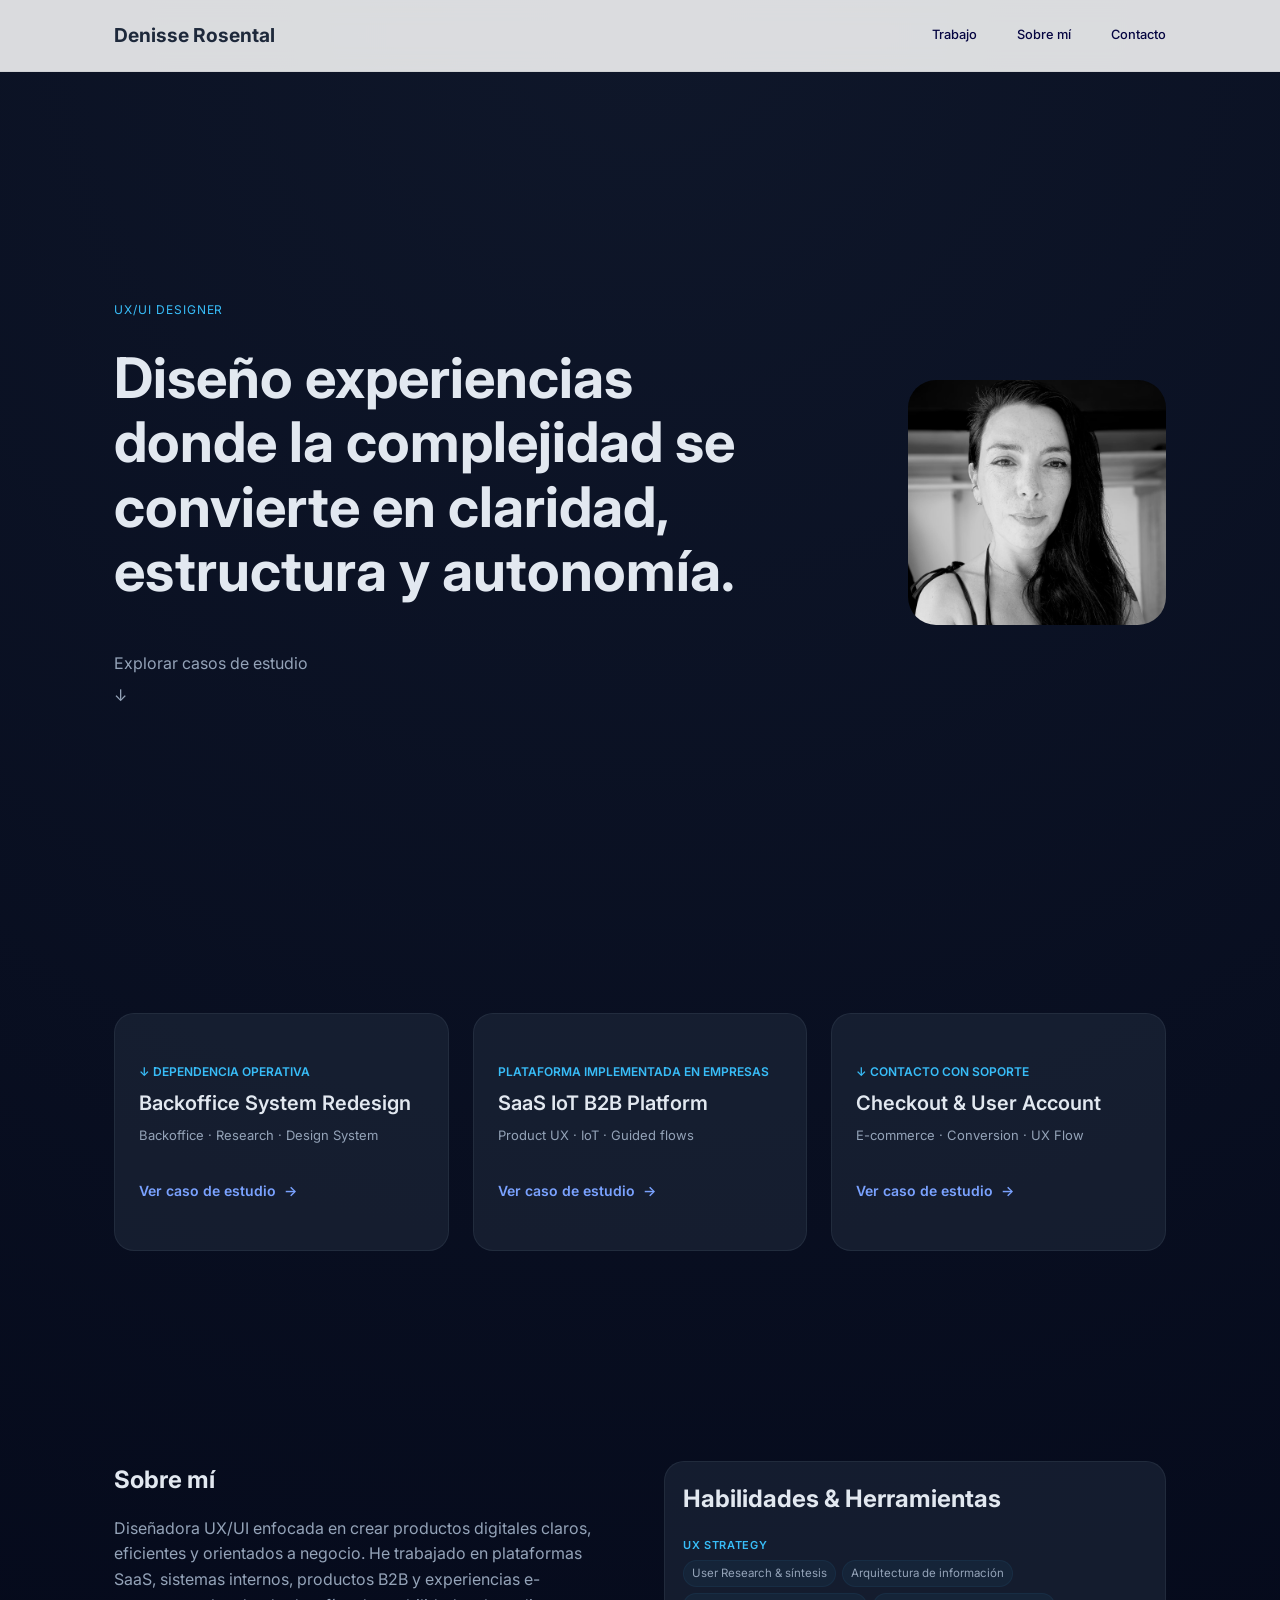
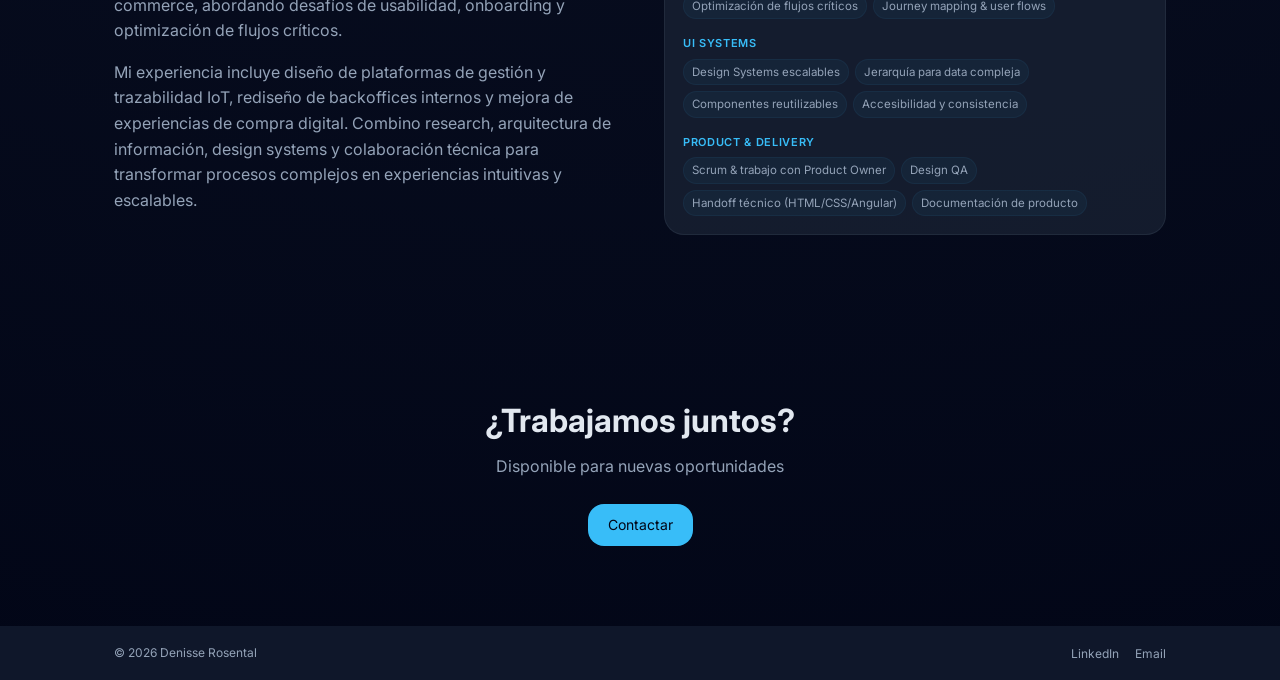
==== commit 3a240e7a: "Restore clean portfolio" ====
--- a/index.html
+++ b/index.html
@@ -27,7 +27,7 @@
     <main>
 
         <!-- HERO -->
-        <section class="hero">
+        <!--<section class="hero">
             <div class="container hero-container">
                 <span class="role-tag">UX/UI Designer</span>
 
@@ -41,76 +41,101 @@
                     <div class="scroll-arrow">↓</div>
                 </div>
             </div>
-        </section>
-
-
-
-        <div class="projects-grid">
-
-            <!-- CASE 1 -->
-            <a href="case-1.html" class="project-card">
-                <div class="project-content no-image">
-
-                    <span class="project-kpi">↓ Dependencia operativa</span>
-
-                    <h3 class="project-title">
-                        Backoffice System Redesign
-                    </h3>
-
-                    <p class="project-meta">
-                        Backoffice · Research · Design System
-                    </p>
-
-                    <div class="project-cta">
-                        Ver caso de estudio <span>→</span>
-                    </div>
-
-                </div>
-            </a>
-
-            <!-- CASE 2 -->
-            <a href="case-2.html" class="project-card">
-                <div class="project-content no-image">
-
-                    <span class="project-kpi">Plataforma implementada en empresas</span>
-
-                    <h3 class="project-title">
-                        SaaS IoT B2B Platform
-                    </h3>
-
-                    <p class="project-meta">
-                        Product UX · IoT · Guided flows
-                    </p>
-
-                    <div class="project-cta">
-                        Ver caso de estudio <span>→</span>
-                    </div>
-
-                </div>
-            </a>
-
-            <!-- CASE 3 -->
-            <a href="case-3.html" class="project-card">
-                <div class="project-content no-image">
-
-                    <span class="project-kpi">↓ Contacto con soporte</span>
-
-                    <h3 class="project-title">
-                        Checkout & User Account
-                    </h3>
-
-                    <p class="project-meta">
-                        E-commerce · Conversion · UX Flow
-                    </p>
-
-                    <div class="project-cta">
-                        Ver caso de estudio <span>→</span>
-                    </div>
-
-                </div>
-            </a>
-
-        </div>
+        </section>-->
+
+        <section class="hero">
+            <div class="container hero-container">
+
+                <div class="hero-content">
+                    <span class="role-tag">UX/UI Designer</span>
+
+                    <h1 class="hero-title">
+                        Diseño experiencias donde la complejidad
+                        se convierte en claridad, estructura y autonomía.
+                    </h1>
+
+                    <div class="hero-scroll">
+                        <span>Explorar casos de estudio</span>
+                        <div class="scroll-arrow">↓</div>
+                    </div>
+                </div>
+
+                <div class="hero-image-wrapper">
+                    <img src="images/Portfolio.jpeg" alt="Denisse Rosental UX/UI Designer" class="hero-image">
+                </div>
+
+            </div>
+        </section>
+
+
+        <section id="work">
+            <div class="projects-grid">
+
+                <!-- CASE 1 -->
+                <a href="case-1.html" class="project-card">
+                    <div class="project-content no-image">
+
+                        <span class="project-kpi">↓ Dependencia operativa</span>
+
+                        <h3 class="project-title">
+                            Backoffice System Redesign
+                        </h3>
+
+                        <p class="project-meta">
+                            Backoffice · Research · Design System
+                        </p>
+
+                        <div class="project-cta">
+                            Ver caso de estudio <span>→</span>
+                        </div>
+
+                    </div>
+                </a>
+
+                <!-- CASE 2 -->
+                <a href="case-2.html" class="project-card">
+                    <div class="project-content no-image">
+
+                        <span class="project-kpi">Plataforma implementada en empresas</span>
+
+                        <h3 class="project-title">
+                            SaaS IoT B2B Platform
+                        </h3>
+
+                        <p class="project-meta">
+                            Product UX · IoT · Guided flows
+                        </p>
+
+                        <div class="project-cta">
+                            Ver caso de estudio <span>→</span>
+                        </div>
+
+                    </div>
+                </a>
+
+                <!-- CASE 3 -->
+                <a href="case-3.html" class="project-card">
+                    <div class="project-content no-image">
+
+                        <span class="project-kpi">↓ Contacto con soporte</span>
+
+                        <h3 class="project-title">
+                            Checkout & User Account
+                        </h3>
+
+                        <p class="project-meta">
+                            E-commerce · Conversion · UX Flow
+                        </p>
+
+                        <div class="project-cta">
+                            Ver caso de estudio <span>→</span>
+                        </div>
+
+                    </div>
+                </a>
+
+            </div>
+        </section>
 
         <section class="about" id="about">
             <div class="container about-grid">
--- a/home.css
+++ b/home.css
@@ -1,419 +1,468 @@
-/* =========================
-   RESET
-========================= */
-* {
-    margin: 0;
-    padding: 0;
-    box-sizing: border-box;
-}
-
-/* =========================
-   TOKENS
-========================= */
-:root {
-    --bg-primary: #020617;
-    --bg-secondary: #0f172a;
-    --bg-card: rgba(30, 41, 59, 0.6);
-
-    --text-primary: #e2e8f0;
-    --text-secondary: #94a3b8;
-
-    --accent: #38bdf8;
-
-    --border: rgba(148, 163, 184, 0.1);
-
-    --radius-md: 16px;
-    --radius-lg: 20px;
-
-    --space-xs: 8px;
-    --space-sm: 16px;
-    --space-md: 24px;
-    --space-lg: 48px;
-    --space-xl: 80px;
-}
-
-/* =========================
-   BASE
-========================= */
-body {
-    font-family: 'Inter', sans-serif;
-    background: radial-gradient(circle at top, #0f172a, #020617);
-    color: var(--text-primary);
-    line-height: 1.6;
-    overflow-x: hidden;
-}
-
-/* =========================
-   CONTAINER
-========================= */
-.container {
-    width: 100%;
-    max-width: 1100px;
-    margin: 0 auto;
-    padding: 0 24px;
-}
-
-/* =========================
-   HEADER
-========================= */
-.header {
-    position: fixed;
-    top: 0;
-    left: 0;
-    width: 100%;
-    height: 72px;
-
-    display: flex;
-    align-items: center;
-
-    background: rgba(255, 255, 255, 0.85);
-    backdrop-filter: blur(12px);
-    border-bottom: 1px solid rgba(0, 0, 0, 0.05);
-
-    z-index: 1000;
-}
-
-.nav-container {
-    display: flex;
-    justify-content: space-between;
-    align-items: center;
-}
-
-.logo {
-    font-weight: 500;
-    font-size: 0.9rem;
-    color: #1e293b;
-    text-decoration: none;
-}
-
-.nav {
-    display: flex;
-    gap: 32px;
-}
-
-.nav a {
-    font-size: 0.75rem;
-    font-weight: 500;
-    color: var(--text-secondary);
-    text-decoration: none;
-}
-
-.nav a:hover {
-    color: #1e293b;
-}
-
-/* =========================
-   HERO
-========================= */
-.hero {
-    min-height: 85vh;
-    display: flex;
-    align-items: center;
-
-    padding-top: 120px;
-    padding-bottom: var(--space-xl);
-}
-
-.hero-container {
-    max-width: 1100px;
-}
-
-.hero-title {
-    font-size: 62px;
-    line-height: 1.15;
-    margin-top: var(--space-lg);
-}
-
-.role-tag {
-    font-size: 12px;
-    letter-spacing: 0.08em;
-    text-transform: uppercase;
-    color: var(--accent);
-}
-
-.hero-scroll {
-    margin-top: var(--space-lg);
-    display: flex;
-    flex-direction: column;
-    gap: 6px;
-    color: var(--text-secondary);
-}
-
-/* =========================
-   PROJECTS
-========================= */
-.projects-grid {
-    max-width: 1100px;
-    margin: 0 auto;
-    padding: 0 24px;
-
-    margin-top: var(--space-xl);
-
-    display: grid;
-    grid-template-columns: repeat(3, 1fr);
-    gap: var(--space-md);
-}
-
-/* =========================
-   CARD
-========================= */
-.project-card {
-    background: var(--bg-card);
-    border-radius: var(--radius-lg);
-    overflow: hidden;
-    text-decoration: none;
-    color: inherit;
-    border: 1px solid var(--border);
-
-    transition: all 0.35s ease;
-    position: relative;
-}
-
-.project-card::after {
-    content: "";
-    position: absolute;
-    inset: 0;
-    background: linear-gradient(180deg, transparent, rgba(2, 6, 23, 0.8));
-    opacity: 0;
-    transition: opacity 0.3s ease;
-}
-
-.project-card:hover::after {
-    opacity: 1;
-}
-
-.project-card:hover {
-    transform: translateY(-8px);
-    box-shadow: 0 25px 60px rgba(0, 0, 0, 0.5);
-    border-color: rgba(56, 189, 248, 0.3);
-}
-
-.project-content {
-    padding: var(--space-md);
-    display: flex;
-    flex-direction: column;
-    gap: 6px;
-}
-
-.project-content.no-image {
-    padding: var(--space-lg) var(--space-md);
-    min-height: 220px;
-    display: flex;
-    flex-direction: column;
-    justify-content: space-between;
-}
-
-.project-kpi {
-    display: flex;
-    align-items: center;
-    gap: 6px;
-
-    font-size: 12px;
-    font-weight: 600;
-    color: var(--accent);
-    text-transform: uppercase;
-}
-
-.kpi-icon {
-    font-size: 12px;
-}
-
-.project-title {
-    font-size: 20px;
-    font-weight: 600;
-}
-
-.project-meta {
-    font-size: 13px;
-    color: var(--text-secondary);
-}
-
-.project-desc {
-    font-size: 14px;
-    color: var(--text-secondary);
-    margin-top: var(--space-xs);
-}
-
-/* =========================
-   ABOUT
-========================= */
-.about {
-    padding: var(--space-xl) 0;
-}
-
-.about-grid {
-    display: grid;
-    grid-template-columns: 1fr 1fr;
-    gap: var(--space-lg);
-    align-items: start;
-}
-
-.about-text {
-    display: flex;
-    flex-direction: column;
-    gap: var(--space-sm);
-}
-
-.about-text p {
-    color: var(--text-secondary);
-    max-width: 520px;
-}
-
-/* =========================
-   SKILLS CARD (LIVIANA)
-========================= */
-.skills-card {
-    background: var(--bg-card);
-    border-radius: var(--radius-lg);
-    padding: 18px;
-    border: 1px solid var(--border);
-
-    display: flex;
-    flex-direction: column;
-    gap: 18px;
-}
-
-.skills-groups {
-    display: flex;
-    flex-direction: column;
-    gap: 16px;
-}
-
-.skill-group {
-    display: flex;
-    flex-direction: column;
-    gap: 6px;
-}
-
-.skill-label {
-    font-size: 11px;
-    letter-spacing: 0.06em;
-    text-transform: uppercase;
-    color: var(--accent);
-    font-weight: 600;
-}
-
-.tags-container {
-    display: flex;
-    flex-wrap: wrap;
-    gap: 6px;
-}
-
-.tag {
-    font-size: 11.5px;
-    padding: 3px 8px;
-    border-radius: 999px;
-
-    background: rgba(56, 189, 248, 0.05);
-    color: var(--text-secondary);
-
-    border: 1px solid rgba(56, 189, 248, 0.06);
-
-    transition: all 0.2s ease;
-}
-
-.tag:hover {
-    background: rgba(56, 189, 248, 0.1);
-    color: var(--text-primary);
-    transform: translateY(-1px);
-}
-
-/* =========================
-   CONTACT
-========================= */
-.contact {
-    padding: var(--space-xl) 0;
-    text-align: center;
-}
-
-.contact-title {
-    font-size: 32px;
-}
-
-.contact-subtitle {
-    color: var(--text-secondary);
-    margin-top: var(--space-xs);
-}
-
-.button {
-    margin-top: var(--space-md);
-    display: inline-block;
-    padding: 10px 20px;
-    background: var(--accent);
-    color: #020617;
-    border-radius: var(--radius-md);
-    text-decoration: none;
-    font-size: 14px;
-}
-
-/* =========================
-   FOOTER (REDUCIDO)
-========================= */
-.footer {
-    background: var(--bg-secondary);
-    padding: 14px 0;
-}
-
-.footer-container {
-    display: flex;
-    justify-content: space-between;
-    align-items: center;
-}
-
-.footer-copy {
-    font-size: 12px;
-    color: var(--text-secondary);
-}
-
-.footer-links a {
-    font-size: 12px;
-    margin-left: 12px;
-    color: var(--text-secondary);
-    text-decoration: none;
-}
-
-.footer-links a:hover {
-    color: var(--text-primary);
-}
-
-/* =========================
-   RESPONSIVE
-========================= */
-@media (max-width: 1024px) {
-    .projects-grid {
-        grid-template-columns: 1fr;
-    }
-
-    .about-grid {
-        grid-template-columns: 1fr;
-    }
-
-    .hero-title {
-        font-size: 40px;
-    }
-}
-
-.project-card {
-    text-decoration: none;
-    display: block;
-    transition: transform 0.3s ease, border-color 0.3s ease;
-}
-
-.project-card:hover {
-    transform: translateY(-6px);
-}
-
-.project-cta {
-    margin-top: 28px;
-    font-size: 14px;
-    font-weight: 600;
-    display: inline-flex;
-    align-items: center;
-    gap: 8px;
-    color: #7aa2ff;
-    transition: gap 0.25s ease;
-}
-
-.project-card:hover .project-cta {
-    gap: 12px;
+/* =========================
+   RESET
+========================= */
+* {
+    margin: 0;
+    padding: 0;
+    box-sizing: border-box;
+}
+
+/* =========================
+   TOKENS
+========================= */
+:root {
+    --bg-primary: #020617;
+    --bg-secondary: #0f172a;
+    --bg-card: rgba(30, 41, 59, 0.6);
+
+    --text-primary: #e2e8f0;
+    --text-secondary: #94a3b8;
+
+    --accent: #38bdf8;
+
+    --border: rgba(148, 163, 184, 0.1);
+
+    --radius-md: 16px;
+    --radius-lg: 20px;
+
+    --space-xs: 8px;
+    --space-sm: 16px;
+    --space-md: 24px;
+    --space-lg: 48px;
+    --space-xl: 80px;
+}
+
+/* =========================
+   BASE
+========================= */
+body {
+    font-family: 'Inter', sans-serif;
+    background: radial-gradient(circle at top, #0f172a, #020617);
+    color: var(--text-primary);
+    line-height: 1.6;
+    overflow-x: hidden;
+}
+
+/* =========================
+   CONTAINER
+========================= */
+.container {
+    width: 100%;
+    max-width: 1100px;
+    margin: 0 auto;
+    padding: 0 24px;
+}
+
+/* =========================
+   HEADER
+========================= */
+.header {
+    position: fixed;
+    top: 0;
+    left: 0;
+    width: 100%;
+    height: 72px;
+
+    display: flex;
+    align-items: center;
+
+    background: rgba(255, 255, 255, 0.85);
+    backdrop-filter: blur(12px);
+    border-bottom: 1px solid rgba(0, 0, 0, 0.05);
+
+    z-index: 1000;
+}
+
+.nav-container {
+    display: flex;
+    justify-content: space-between;
+    align-items: center;
+}
+
+.logo {
+    font-weight: 700;
+    font-size: 1.2rem;
+    color: #1e293b;
+    text-decoration: none;
+}
+
+.nav {
+    display: flex;
+    gap: 40px;
+}
+
+.nav a {
+    font-size: 0.8rem;
+    font-weight: 500;
+    color: rgb(5, 5, 65);
+    text-decoration: none;
+}
+
+.nav a:hover {
+    color: var(--accent);
+}
+
+/* =========================
+   HERO
+========================= */
+.hero {
+    min-height: 85vh;
+    display: flex;
+    align-items: center;
+
+    padding-top: 120px;
+    padding-bottom: var(--space-xl);
+}
+
+.hero-container {
+    max-width: 1100px;
+}
+
+.hero-title {
+    font-size: 56px;
+    line-height: 1.15;
+    margin-top: var(--space-md);
+}
+
+.role-tag {
+    font-size: 12px;
+    letter-spacing: 0.08em;
+    text-transform: uppercase;
+    color: var(--accent);
+}
+
+.hero-scroll {
+    margin-top: var(--space-lg);
+    display: flex;
+    flex-direction: column;
+    gap: 6px;
+    color: var(--text-secondary);
+}
+
+/* =========================
+   PROJECTS
+========================= */
+.projects-grid {
+    max-width: 1100px;
+    margin: 100px auto;
+    padding: 0 24px;
+
+    margin-top: var(--space-lg);
+
+    display: grid;
+    grid-template-columns: repeat(3, 1fr);
+    gap: var(--space-md);
+}
+
+/* =========================
+   CARD
+========================= */
+.project-card {
+    background: var(--bg-card);
+    border-radius: var(--radius-lg);
+    overflow: hidden;
+    text-decoration: none;
+    color: inherit;
+    border: 1px solid var(--border);
+
+    transition: all 0.35s ease;
+    position: relative;
+}
+
+.project-card::after {
+    content: "";
+    position: absolute;
+    inset: 0;
+    background: linear-gradient(180deg, transparent, rgba(2, 6, 23, 0.8));
+    opacity: 0;
+    transition: opacity 0.3s ease;
+}
+
+.project-card:hover::after {
+    opacity: 1;
+}
+
+.project-card:hover {
+    transform: translateY(-8px);
+    box-shadow: 0 25px 60px rgba(0, 0, 0, 0.5);
+    border-color: rgba(56, 189, 248, 0.3);
+}
+
+.project-content {
+    padding: var(--space-md);
+    display: flex;
+    flex-direction: column;
+    gap: 6px;
+}
+
+.project-content.no-image {
+    padding: var(--space-lg) var(--space-md);
+    min-height: 220px;
+    display: flex;
+    flex-direction: column;
+    justify-content: space-between;
+}
+
+.project-kpi {
+    display: flex;
+    align-items: center;
+    gap: 6px;
+
+    font-size: 12px;
+    font-weight: 600;
+    color: var(--accent);
+    text-transform: uppercase;
+}
+
+.kpi-icon {
+    font-size: 12px;
+}
+
+.project-title {
+    font-size: 20px;
+    font-weight: 600;
+}
+
+.project-meta {
+    font-size: 13px;
+    color: var(--text-secondary);
+}
+
+.project-desc {
+    font-size: 14px;
+    color: var(--text-secondary);
+    margin-top: var(--space-xs);
+}
+
+/* =========================
+   ABOUT
+========================= */
+.about {
+    padding: var(--space-xl) 0;
+    margin-top: 130px;
+}
+
+.about-grid {
+    display: grid;
+    grid-template-columns: 1fr 1fr;
+    gap: var(--space-lg);
+    align-items: start;
+}
+
+.about-text {
+    display: flex;
+    flex-direction: column;
+    gap: var(--space-sm);
+}
+
+.about-text p {
+    color: var(--text-secondary);
+    max-width: 520px;
+}
+
+/* =========================
+   SKILLS CARD (LIVIANA)
+========================= */
+.skills-card {
+    background: var(--bg-card);
+    border-radius: var(--radius-lg);
+    padding: 18px;
+    border: 1px solid var(--border);
+
+    display: flex;
+    flex-direction: column;
+    gap: 18px;
+}
+
+.skills-groups {
+    display: flex;
+    flex-direction: column;
+    gap: 16px;
+}
+
+.skill-group {
+    display: flex;
+    flex-direction: column;
+    gap: 6px;
+}
+
+.skill-label {
+    font-size: 11px;
+    letter-spacing: 0.06em;
+    text-transform: uppercase;
+    color: var(--accent);
+    font-weight: 600;
+}
+
+.tags-container {
+    display: flex;
+    flex-wrap: wrap;
+    gap: 6px;
+}
+
+.tag {
+    font-size: 11.5px;
+    padding: 3px 8px;
+    border-radius: 999px;
+
+    background: rgba(56, 189, 248, 0.05);
+    color: var(--text-secondary);
+
+    border: 1px solid rgba(56, 189, 248, 0.06);
+
+    transition: all 0.2s ease;
+}
+
+.tag:hover {
+    background: rgba(56, 189, 248, 0.1);
+    color: var(--text-primary);
+    transform: translateY(-1px);
+}
+
+/* =========================
+   CONTACT
+========================= */
+.contact {
+    padding: var(--space-xl) 0;
+    text-align: center;
+}
+
+.contact-title {
+    font-size: 32px;
+}
+
+.contact-subtitle {
+    color: var(--text-secondary);
+    margin-top: var(--space-xs);
+}
+
+.button {
+    margin-top: var(--space-md);
+    display: inline-block;
+    padding: 10px 20px;
+    background: var(--accent);
+    color: #020617;
+    border-radius: var(--radius-md);
+    text-decoration: none;
+    font-size: 14px;
+}
+
+/* =========================
+   FOOTER (REDUCIDO)
+========================= */
+.footer {
+    background: var(--bg-secondary);
+    padding: 14px 0;
+}
+
+.footer-container {
+    display: flex;
+    justify-content: space-between;
+    align-items: center;
+}
+
+.footer-copy {
+    font-size: 12px;
+    color: var(--text-secondary);
+}
+
+.footer-links a {
+    font-size: 12px;
+    margin-left: 12px;
+    color: var(--text-secondary);
+    text-decoration: none;
+}
+
+.footer-links a:hover {
+    color: var(--text-primary);
+}
+
+/* =========================
+   RESPONSIVE
+========================= */
+@media (max-width: 1024px) {
+    .projects-grid {
+        grid-template-columns: 1fr;
+    }
+
+    .about-grid {
+        grid-template-columns: 1fr;
+    }
+
+    .hero-title {
+        font-size: 40px;
+    }
+}
+
+.project-card {
+    text-decoration: none;
+    display: block;
+    transition: transform 0.3s ease, border-color 0.3s ease;
+}
+
+.project-card:hover {
+    transform: translateY(-6px);
+}
+
+.project-cta {
+    margin-top: 28px;
+    font-size: 14px;
+    font-weight: 600;
+    display: inline-flex;
+    align-items: center;
+    gap: 8px;
+    color: #7aa2ff;
+    transition: gap 0.25s ease;
+}
+
+.project-card:hover .project-cta {
+    gap: 12px;
+}
+
+
+.hero-container {
+    display: grid;
+    grid-template-columns: 1.7fr 0.6fr;
+    align-items: center;
+    gap: 64px;
+    min-height: 85vh;
+}
+
+.hero-content {
+    max-width: 640px;
+}
+
+.hero-image-wrapper {
+    display: flex;
+    justify-content: center;
+    align-items: center;
+}
+
+.hero-image {
+    width: 100%;
+    max-width: 380px;
+    height: auto;
+    border-radius: 28px;
+    object-fit: cover;
+    filter: grayscale(100%);
+}
+
+@media (max-width: 900px) {
+    .hero-container {
+        grid-template-columns: 1fr;
+        gap: 40px;
+        text-align: center;
+    }
+
+    .hero-content {
+        max-width: 100%;
+    }
+
+    .hero-image {
+        max-width: 280px;
+    }
+
+    .hero-scroll {
+        justify-content: center;
+    }
 }
